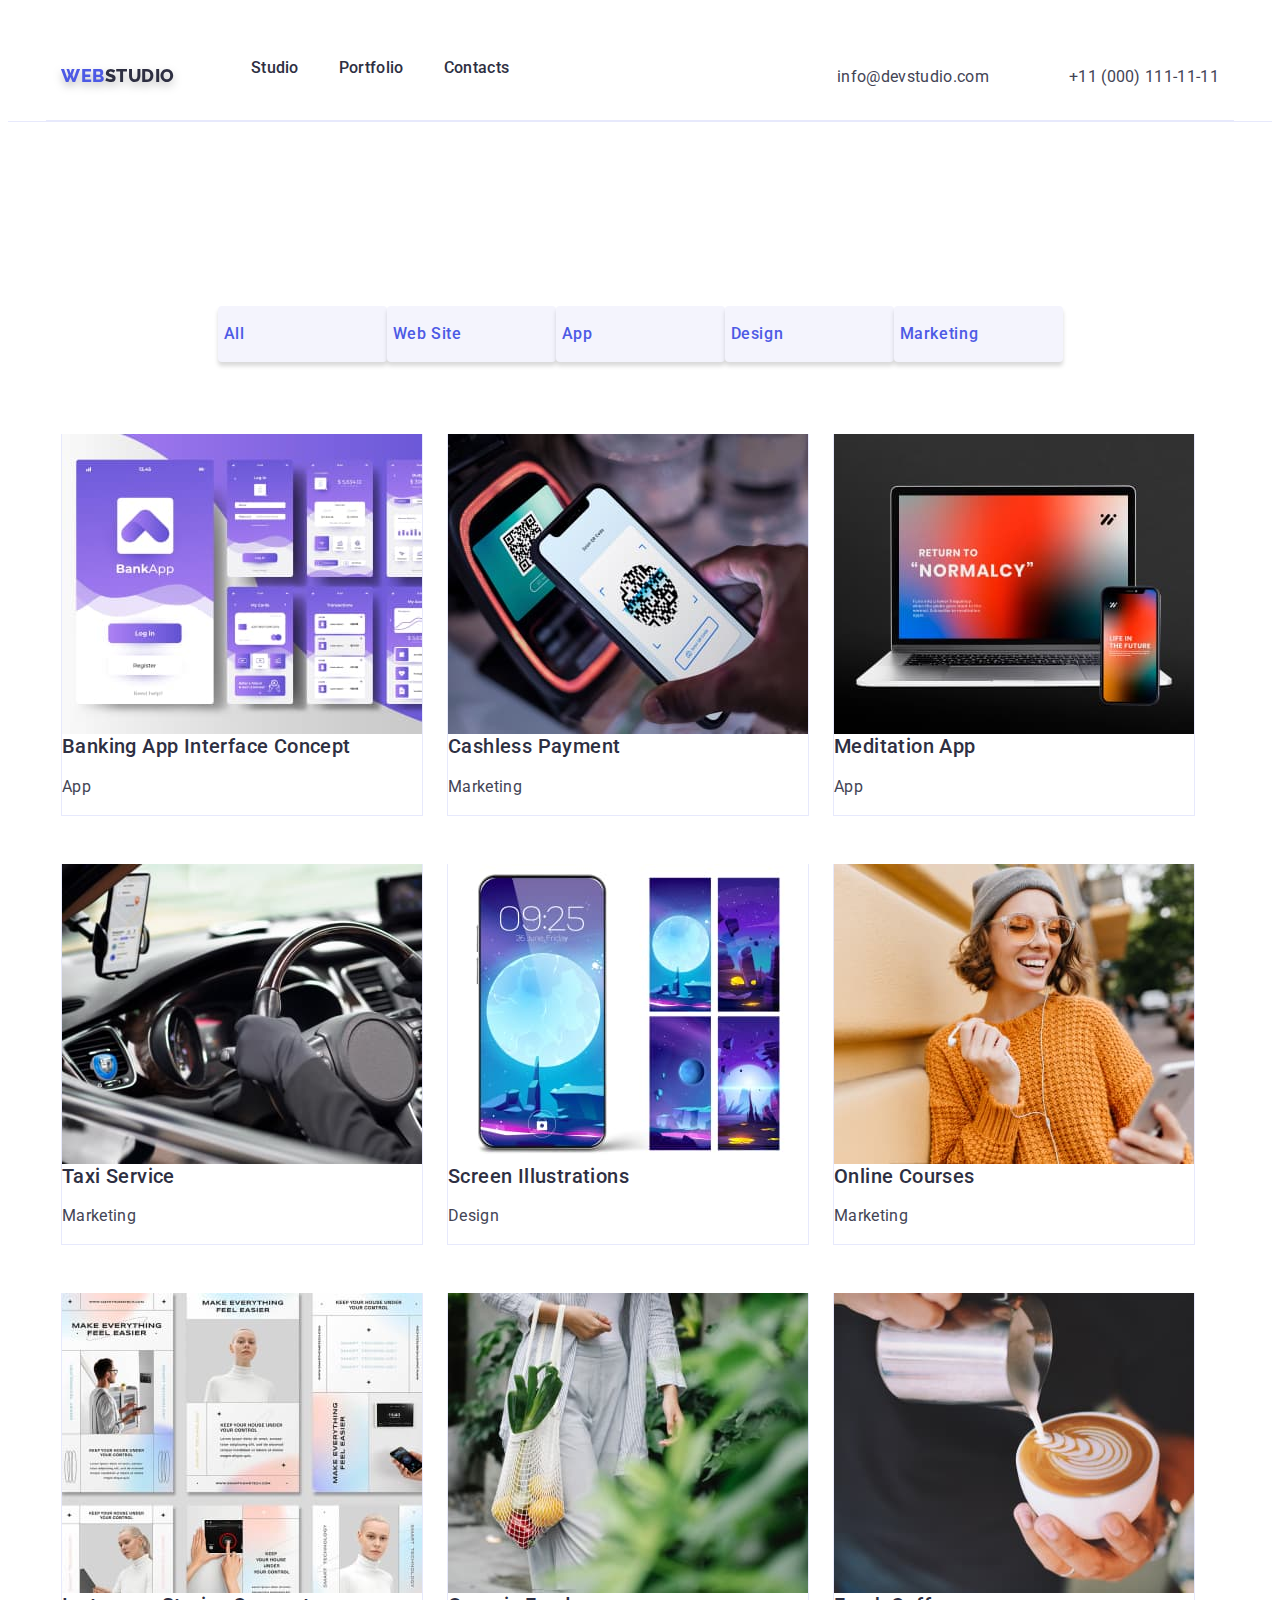
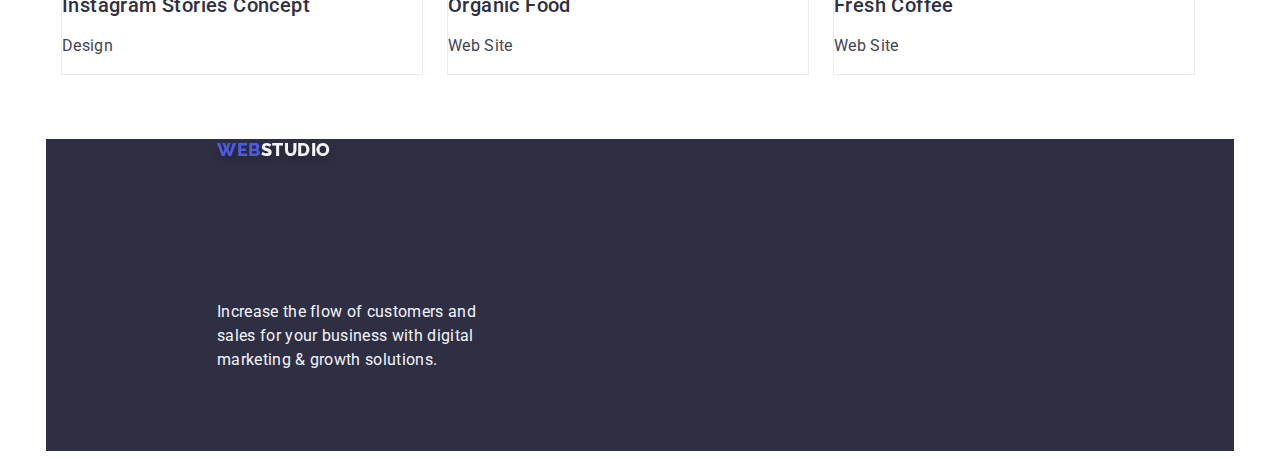
==== portfolio.html @ 9b071694 "230105" ====
<!DOCTYPE html>
<html lang="en">
  <head>
    <meta charset="UTF-8" />
    <meta http-equiv="X-UA-Compatible" content="IE=edge" />
    <meta name="viewport" content="width=h, initial-scale=1.0" />
    <link rel="preconnect" href="https://fonts.googleapis.com" />
    <link rel="preconnect" href="https://fonts.gstatic.com" crossorigin />
    <link
      href="https://fonts.googleapis.com/css2?family=Raleway:wght@800&family=Roboto:wght@400;500;700&display=swap"
      rel="stylesheet"
    />
    <link rel="stylesheet" href="./css/styles.css" />
    <link rel="stylesheet" href="./index.html" />
    <title>WebStudio</title>
  </head>
  <body>
        <!-- Header - Navigation end contacts -->
    <!-- Header - Navigation end contacts -->
    <header class="page-header">
      <div class="container page-header-container">
        <nav class="navigation list page-nav">
          <a href="./index.html" class="link logotype"
            >Web<span class="logotype-part-header">Studio</span>
          </a>
          <ul class="menu list">
            <li class="menu-item"><a class="menu-link link" href="./index.html">Studio</a></li>
            <li class="menu-item">
              <a class="menu-link link" href="./portfolio.html">Portfolio</a>
            </li>
            <li class="menu-item"><a class="menu-link link" href="">Contacts</a></li>
          </ul>
        </nav>
        <div class="address-section">
          <address class="">
            <ul class="list address-list">
              <li>
                <a class="link contacts phone-link-item" href="mailto:info@devstudio.com"
                  >info@devstudio.com</a
                >
              </li>
              <li><a class="link contacts" href="tel:+110001111111">+11 (000) 111-11-11</a></li>
            </ul>
          </address>
        </div>
      </div>
    </header>
    <!-- Portfolio -->
    <main>
      <section class="list">
        <div class="container">
          <h1 class="hidden-title">Portfolio</h1>
        <ul class="list btn-menu">
          <li><button class="button button-filter" type="button">All</button></li>
          <li><button class="button button-filter" type="button">Web Site</button></li>
          <li><button class="button button-filter" type="button">App</button></li>
          <li><button class="button button-filter" type="button">Design</button></li>
          <li><button class="button button-filter" type="button">Marketing</button></li>
        </ul>
        </div>
        <div class="container ">
        <ul class="list portfolio">
          <li class="menu-card">
            <a class="link" href="">
              <img
                src="./images/portfolio-pic/banking-app-interface-concept.jpg"
                alt="Banking App Interface Concept"
                width="360"
                height="300"
              />
              <h2 class="subtitle">Banking App Interface Concept</h2>
              <p class="discription-text">App</p>
            </a>
          </li>
          <li class="menu-card">
            <a class="link" href="">
              <img
                src="./images/portfolio-pic/cashless-payment.jpg"
                alt="Cashless Payment"
                width="360"
                height="300"
              />
              <h2 class="subtitle">Cashless Payment</h2>
              <p class="discription-text">Marketing</p>
            </a>
          </li>
          <li class="menu-card">
            <a class="link" href="">
              <img
                src="./images/portfolio-pic/meditation-app.jpg"
                alt="Meditation App"
                width="360"
                height="300"
              />
              <h2 class="subtitle">Meditation App</h2>
              <p class="discription-text">App</p>
            </a>
          </li>
          <li class="menu-card">
            <a class="link" href="">
              <img
                src="./images/portfolio-pic/taxi-service.jpg"
                alt="Taxi Service"
                width="360"
                height="300"
              />
              <h2 class="subtitle">Taxi Service</h2>
              <p class="discription-text">Marketing</p>
            </a>
          </li>
          <li class="menu-card">
            <a class="link" href="">
              <img
                src="./images/portfolio-pic/screen-illustrations.jpg"
                width="360"
                height="300"
                alt="Screen Illustrations"
              />
              <h2 class="subtitle">Screen Illustrations</h2>
              <p class="discription-text">Design</p>
            </a>
          </li>
          <li class="menu-card">
            <a class="link" href="">
              <img src="./images/portfolio-pic/online-courses.jpg" alt="Online Courses" />
              <h2 class="subtitle">Online Courses</h2>
              <p class="discription-text">Marketing</p>
            </a>
          </li>
          <li class="menu-card">
            <a class="link" href="">
              <img
                src="./images/portfolio-pic/instagram-stories-concept.jpg"
                alt="Instagram Stories Concept"
                width="360"
                height="300"
              />
              <h2 class="subtitle">Instagram Stories Concept</h2>
              <p class="discription-text">Design</p>
            </a>
          </li>
          <li class="menu-card">
            <a class="link" href="">
              <img
                src="./images/portfolio-pic/organic-food.jpg"
                alt="Organic Food"
                width="360"
                height="300"
              />
              <h2 class="subtitle">Organic Food</h2>
              <p class="discription-text">Web Site</p>
            </a>
          </li>
          <li class="menu-card">
            <a class="link" href="">
              <img
                src="./images/portfolio-pic/fresh-coffee.jpg"
                alt="Fresh Coffee"
                width="360"
                height="300"
              />
              <h2 class="subtitle">Fresh Coffee</h2>
              <p class="discription-text">Web Site</p>
            </a>
          </li>
        </ul>
      </div>
      </section>
    </main>
    <!-- Footer -->
    <footer class="footer-section">
      <div class=" container footer">
        <a class="link logotype footer-logo-text" href="./index.html"
        >Web<span class="logotype-part-footer">Studio</span></a
      >
      <p class="discription-text-footer footer-text ">
        Increase the flow of customers and sales for your business with digital marketing & growth
        solutions.
      </p>
    </div>
    </footer>
  </body>
</html>
---- css/styles.css ----
:root {
  --logo-text: 'Raleway', sans-serif;
  --primary-text: 'Roboto', sans-serif;
  --color-title: #2e2f42;
  --discription-tex-color: #434455;
  --primary-button-bg: #4d5ae5;
  --primary-button-color: #ffffff;
  --primary-button-filter-bg: #f4f4fd;
  --batton-hover-bg: #404bbf;
}

/* ===============DROPPING DEFULT STYLE================= */
h1,
h2,
h3,
h4,
p {
  margin-top: 0;
  margin-top: 0;
}

ul,
ol {
  margin-top: 0;
  margin-top: 0;
  padding-left: 0;
}

img {
  display: block;
}

address {
  font-style: normal;
}

button {
  cursor: pointer;
}

.list {
  list-style: none;
}

.link {
  text-decoration: none;
}

/* ===============/DROPPING DEFULT STYLE================= */

/* ===============COMPONENTS================= */
body {
  font-family: var(--primary-text);
  color: #434455;
  background-color: #ffffff;
}

.hidden-title {
  position: absolute;
  width: 1px;
  height: 1px;
  margin: -1px;
  border: 0;
  padding: 0;
  white-space: nowrap;
  clip-path: inset(100%);
  clip: rect(0 0 0 0);
  overflow: hidden;
}

.container {
  width: 1158px;
  margin-left: auto;
  margin-right: auto;
  padding: 0 15px 0 15px;
}

.subtitle {
  font-weight: 500;
  font-size: 20px;
  line-height: 1.2;
  letter-spacing: 0.02em;
  color: var(--color-title);
}

.discription-text {
  display: flex;
  align-items: center;
  font-weight: 400;
  font-size: 16px;
  line-height: 1.5;
  letter-spacing: 0.02em;
  color: var(--discription-tex-color);
}

.title {
  font-weight: 700;
  font-size: 36px;
  line-height: 1.11;
  text-align: center;
  letter-spacing: 0.02em;
  text-transform: capitalize;
  color: var(--color-title);
  margin-top: 120px;
  margin-bottom: 120px;
}

/*===============/COMPONENTS===============*/

/* ===============LOGO=============== */

.logotype {
  font-family: var(--logo-text);
  font-weight: 800;
  font-size: 18px;
  line-height: 1.17;
  letter-spacing: 0.03em;
  text-transform: uppercase;
  color: #4d5ae5;
  filter: drop-shadow(0px 4px 4px rgba(0, 0, 0, 0.25));
  margin-right: 76px;
  padding: 24px 0 24px;
}

.logotype-part-header {
  color: #2e2f42;
}

.logotype-part-footer {
  color: #f4f4fd;
}
/* ===============/LOGO=============== */

/* ===============HEADER - Navigation end contacts=============== */
.menu-link {
  font-weight: 500;
  font-size: 16px;
  line-height: 1.5;
  letter-spacing: 0.02em;
  color: var(--color-title);
}

.menu-link:hover,
.menu-link:focus {
  color: var(--batton-hover-bg);
}

.page-header-container {
  display: flex;
  align-items: baseline;
  padding-top: 24px;
  border-bottom: #e7e9fc 1px solid;
  
}

.page-header {
  border-bottom: 1px solid #e7e9fc;
}
.page-nav {
  display: flex;
  align-items: baseline;
}

.navigation {
  align-items: center;
}

.menu {
  display: flex;
  align-items: center;
  padding: 24px 0 24px;
}

.menu-item:not(:last-child) {
  margin-right: 40px;
}
.contacts {
  align-items: center;
  font-weight: 400;
  font-size: 16px;
  line-height: 1.5;
  letter-spacing: 0.02em;
  color: #434455;
}

.contacts:hover,
.contacts:focus {
  color: var(--batton-hover-bg);
}

.phone-link-item {
  margin-right: 40px;
}

.address-list {
  display: flex;
  gap: 40px
}

.address-section {
  display: flex;
  align-items: center;
  margin-left: auto;
}
/* ===============/HEADER - Navigation end contacts=============== */

/* ===============MAIN PAGE=============== */

/* ===============Hero=============== */
.hero {
  background: #2e2f42;
  padding-top: 188px;
  padding-bottom: 188px;
}

.main-title {
  font-weight: 700;
  font-size: 56px;
  line-height: 1.07;
  text-align: center;
  letter-spacing: 0.02em;
  color: #ffffff;
  width: 496px;
  margin-right: auto;
  margin-left: auto;
}

.button {
  font-family: 'Roboto', sans-serif;
  font-weight: 500;
  font-size: 16px;
  line-height: 1.5;
  display: flex;
  align-items: center;
  letter-spacing: 0.04em;
  color: #ffffff;
  width: 169px;
  margin-top: 88px;
  padding: 16px 6px 16px 6px;
  gap: 10px;
  border: none;
  box-shadow: 0px 4px 4px rgba(0, 0, 0, 0.15);
  border-radius: 4px;
  margin-left: auto;
  margin-right: auto;
}

.button {
  background-color: var(--primary-button-bg);
  color: var(--primary-button-color);
}

.button:hover,
.button:focus {
  background-color: var(--batton-hover-bg);
}

.button-filter {
  background-color: var(--primary-button-filter-bg);
  color: var(--primary-button-bg);
}

.button-filter:hover,
.button-filter:focus {
  color: var(--primary-button-color);
}

/* ===============GOALS=============== */
.goals-section {
  margin-top: 120px;
  margin-bottom: 120px;
}

.goals-section-list {
  display: flex;
  flex-direction: row;
  align-items: center;
  gap: 8px;
}
/* ============= WHAT ARE WE DOING============ */
.work-section {
  margin-top: 120px;
  margin-bottom: 120px;
  display: flex;
  flex-direction: row;
  align-items: center;
  gap: 8px;
}

.work-card:not(:nth-child(3n)) {
  margin-right: 24px;
}

/* ==================TEAM==================== */

.team-section {
  background: #f4f4fd;
}

.team {
  margin-top: 120px;
  display: flex;
  flex-direction: row;
  align-items: center;
  gap: 8px;
  background-color: #f4f4fd;
}

.bio-card-background {
  background-color: #ffffff;
  margin-bottom: 120px;
}
.bio-card {
  margin-bottom: 120px;
}

/* ===============/MAIN PAGE=============== */

/* ===============FOOTER=============== */
.footer {
  background-color: #2e2f42;
}

.discription-text-footer {
  font-weight: 400;
  font-size: 16px;
  line-height: 1.5;
  letter-spacing: 0.02em;
  color: #f4f4fd;
}
/* ===============/FOOTER=============== */

/* ==============PORTFOLIO============== */

.portfolio {
  display: flex;
  flex-direction: row;
  flex-wrap: wrap;
}

.menu-card {
  margin-bottom: 48px;
  border-bottom: #e7e9fc 1px solid;
  border-right: #e7e9fc 1px solid;
  border-left: #e7e9fc 1px solid;
}
.menu-card:not(:nth-child(3n)) {
  margin-right: 24px;
}

.btn-menu {
  display: flex;
  align-items: center;
  flex-direction: row;
  justify-content: center;
  margin-top: 96px;
  margin-bottom: 72px;
  margin-left: auto;
  margin-right: auto;
  font-weight: 500;
  font-size: 16px;
  line-height: 1.5;
  letter-spacing: 0.04em;
  border-radius: 4px;
}

.portfolio-section {
  margin-top: 120px;
}

.footer {
  background: #2e2f42;
  height: 312px;
}
.footer-text {
  width: 264px;
  margin-top: 140px;
  margin-bottom: 100px;
  margin-left: 156px;
  margin-right: auto;
}
.footer-logo-text {
  margin-left: 156px;
  margin-right: auto;
  padding-bottom: 16px;
}
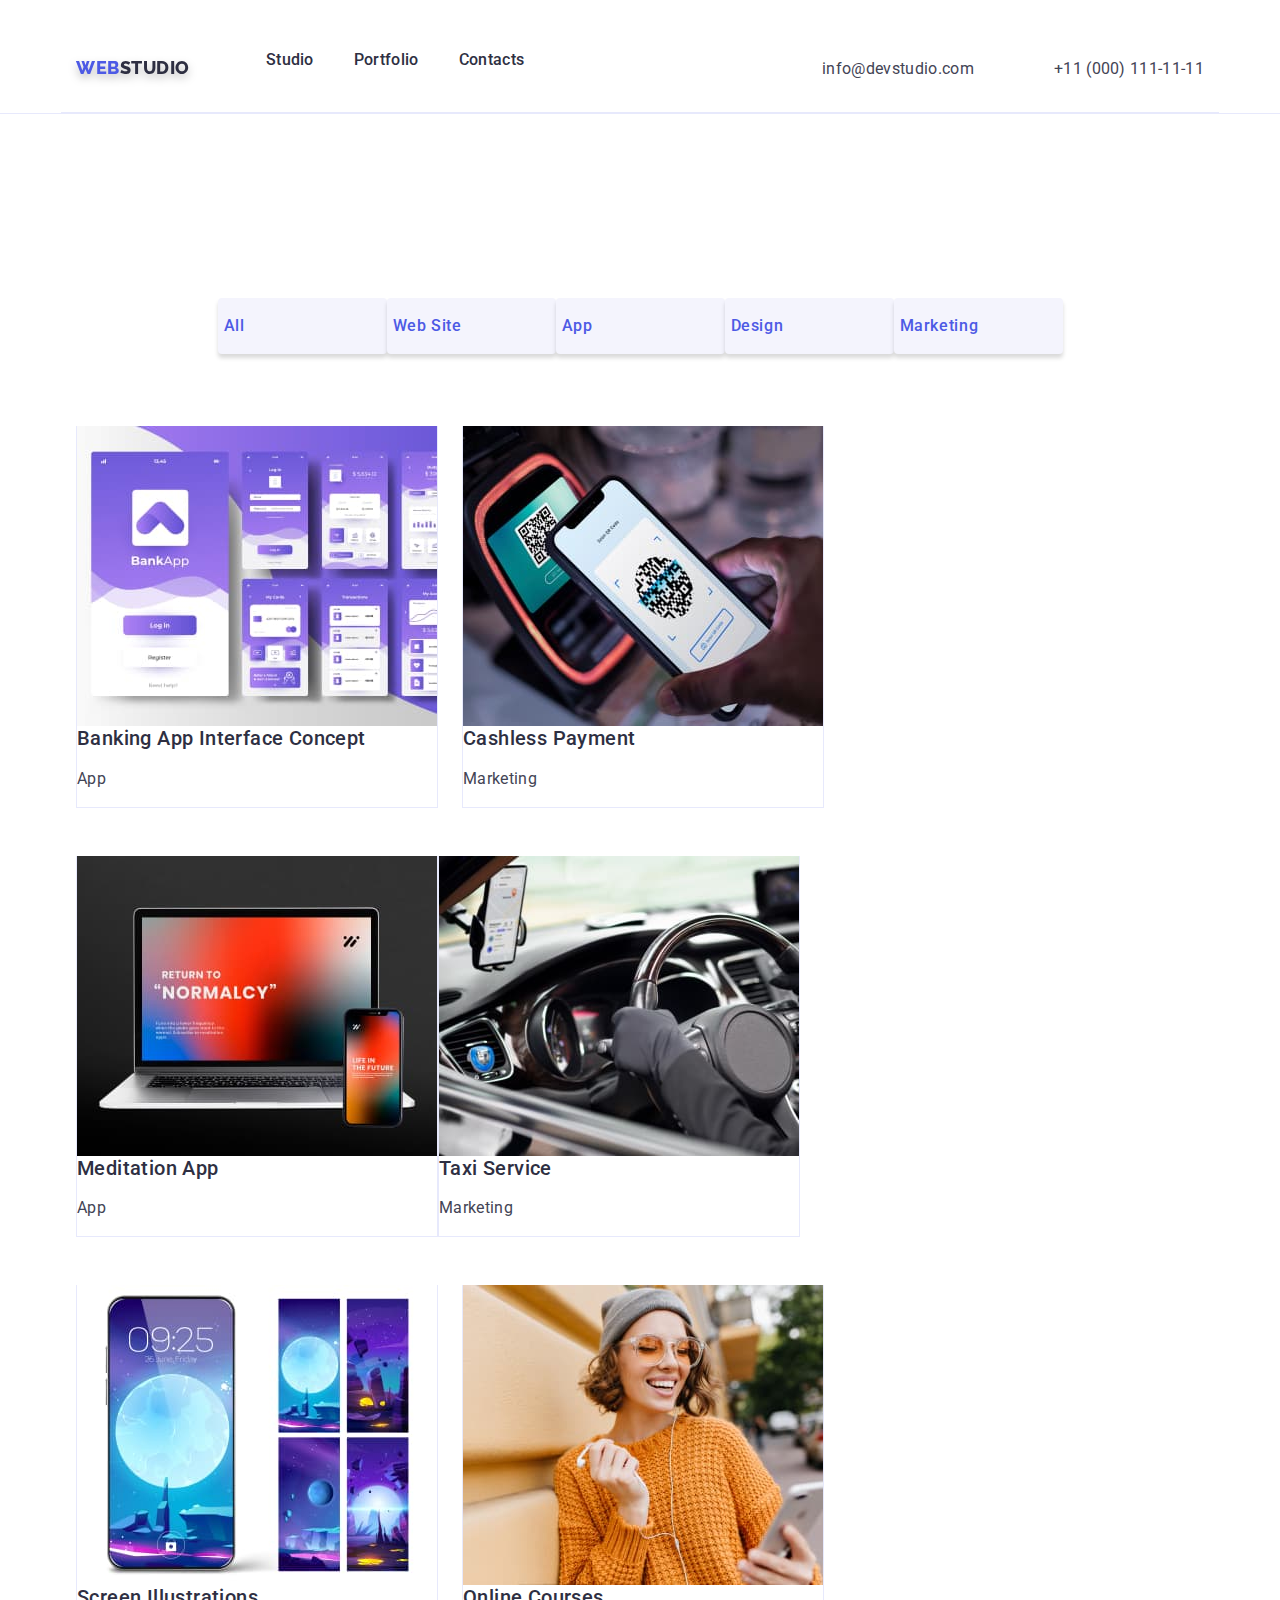
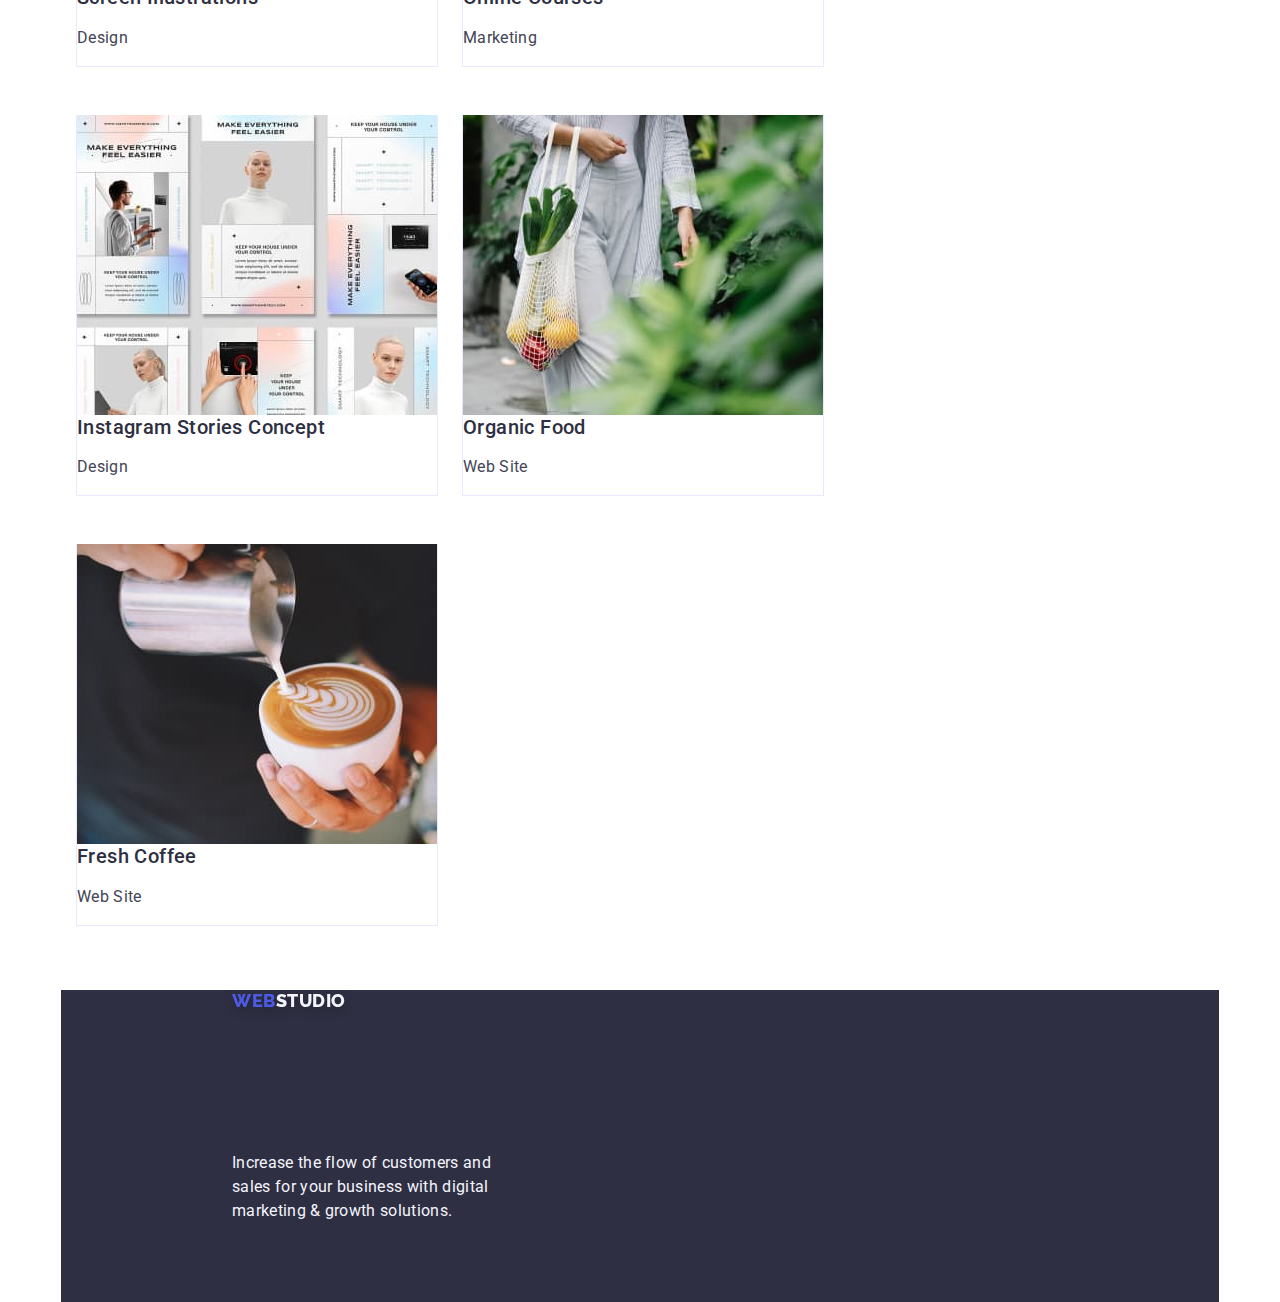
==== commit d35cbab2: "230105" ====
--- a/portfolio.html
+++ b/portfolio.html
@@ -10,12 +10,15 @@
       href="https://fonts.googleapis.com/css2?family=Raleway:wght@800&family=Roboto:wght@400;500;700&display=swap"
       rel="stylesheet"
     />
+    <link
+      rel="stylesheet"
+      href="https://cdn.jsdelivr.net/npm/modern-normalize@1.1.0/modern-normalize.min.css"
+    />
     <link rel="stylesheet" href="./css/styles.css" />
     <link rel="stylesheet" href="./index.html" />
     <title>WebStudio</title>
   </head>
   <body>
-        <!-- Header - Navigation end contacts -->
     <!-- Header - Navigation end contacts -->
     <header class="page-header">
       <div class="container page-header-container">
--- a/css/styles.css
+++ b/css/styles.css
@@ -150,7 +150,6 @@
   align-items: baseline;
   padding-top: 24px;
   border-bottom: #e7e9fc 1px solid;
-  
 }
 
 .page-header {
@@ -194,7 +193,7 @@
 
 .address-list {
   display: flex;
-  gap: 40px
+  gap: 40px;
 }
 
 .address-section {
@@ -220,7 +219,7 @@
   text-align: center;
   letter-spacing: 0.02em;
   color: #ffffff;
-  width: 496px;
+  max-width: 496px;
   margin-right: auto;
   margin-left: auto;
 }
@@ -234,21 +233,21 @@
   align-items: center;
   letter-spacing: 0.04em;
   color: #ffffff;
-  width: 169px;
+  min-width: 169px;
+  height: 56px;
   margin-top: 88px;
   padding: 16px 6px 16px 6px;
   gap: 10px;
   border: none;
   box-shadow: 0px 4px 4px rgba(0, 0, 0, 0.15);
-  border-radius: 4px;
-  margin-left: auto;
-  margin-right: auto;
-}
-
-.button {
+  margin-left: auto;
+  margin-right: auto;
   background-color: var(--primary-button-bg);
   color: var(--primary-button-color);
-}
+  border-radius: 4px;
+  cursor: pointer;
+}
+
 
 .button:hover,
 .button:focus {
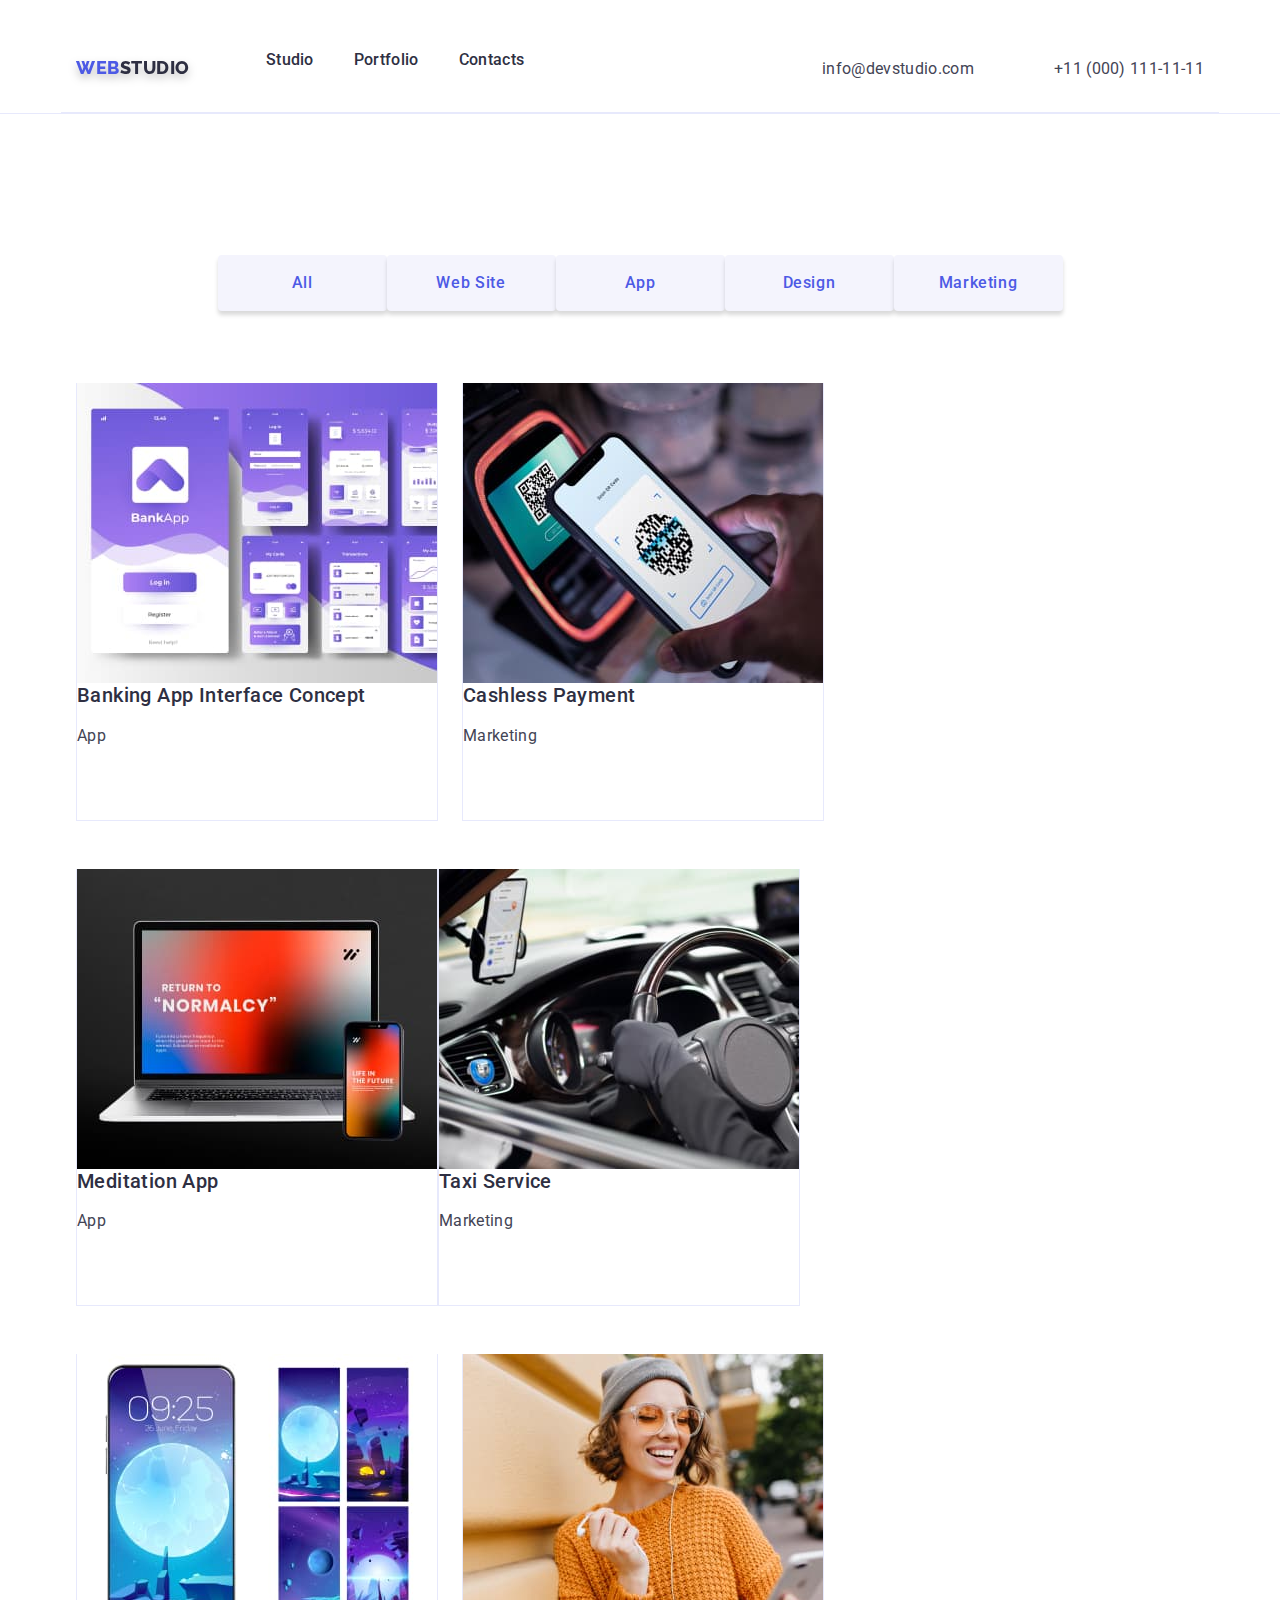
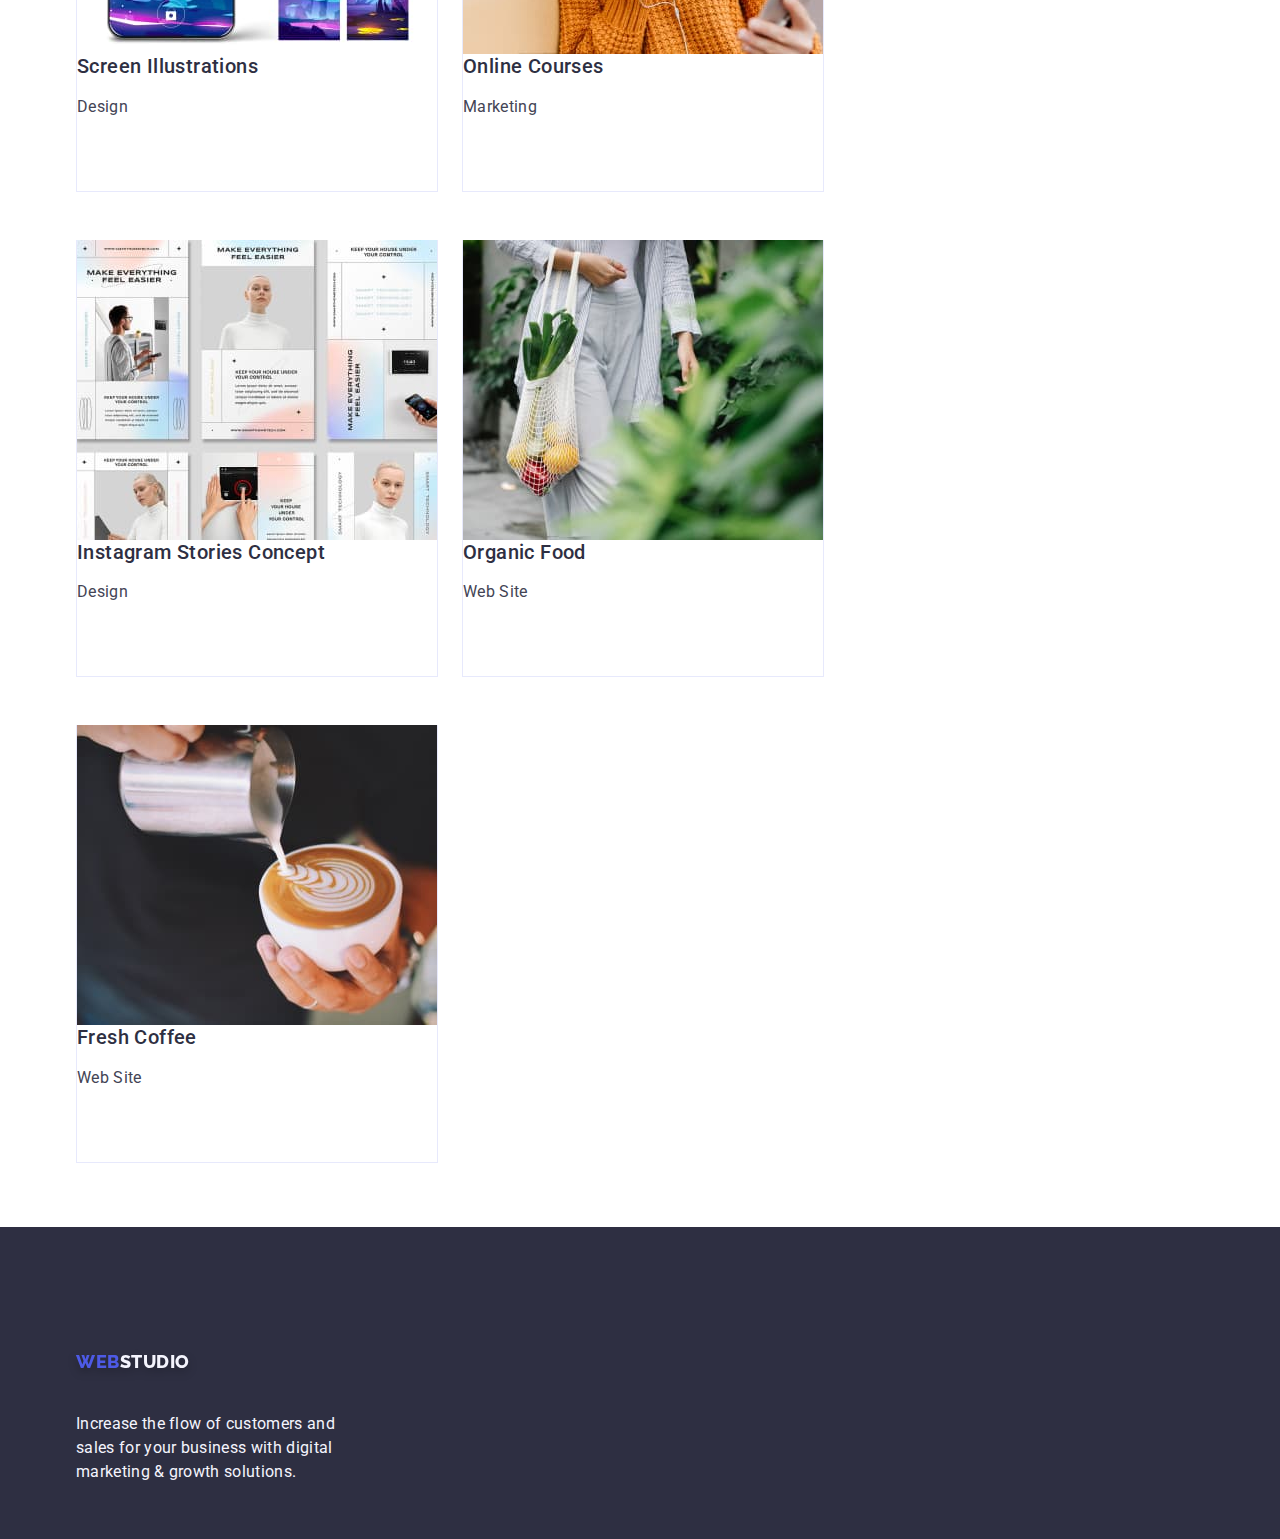
==== commit 0bb8238b: "230105" ====
--- a/portfolio.html
+++ b/portfolio.html
@@ -35,7 +35,7 @@
           </ul>
         </nav>
         <div class="address-section">
-          <address class="">
+          <address class="address">
             <ul class="list address-list">
               <li>
                 <a class="link contacts phone-link-item" href="mailto:info@devstudio.com"
@@ -53,134 +53,134 @@
       <section class="list">
         <div class="container">
           <h1 class="hidden-title">Portfolio</h1>
-        <ul class="list btn-menu">
-          <li><button class="button button-filter" type="button">All</button></li>
-          <li><button class="button button-filter" type="button">Web Site</button></li>
-          <li><button class="button button-filter" type="button">App</button></li>
-          <li><button class="button button-filter" type="button">Design</button></li>
-          <li><button class="button button-filter" type="button">Marketing</button></li>
-        </ul>
+          <ul class="list btn-menu">
+            <li><button class="button button-filter" type="button">All</button></li>
+            <li><button class="button button-filter" type="button">Web Site</button></li>
+            <li><button class="button button-filter" type="button">App</button></li>
+            <li><button class="button button-filter" type="button">Design</button></li>
+            <li><button class="button button-filter" type="button">Marketing</button></li>
+          </ul>
         </div>
-        <div class="container ">
-        <ul class="list portfolio">
-          <li class="menu-card">
-            <a class="link" href="">
-              <img
-                src="./images/portfolio-pic/banking-app-interface-concept.jpg"
-                alt="Banking App Interface Concept"
-                width="360"
-                height="300"
-              />
-              <h2 class="subtitle">Banking App Interface Concept</h2>
-              <p class="discription-text">App</p>
-            </a>
-          </li>
-          <li class="menu-card">
-            <a class="link" href="">
-              <img
-                src="./images/portfolio-pic/cashless-payment.jpg"
-                alt="Cashless Payment"
-                width="360"
-                height="300"
-              />
-              <h2 class="subtitle">Cashless Payment</h2>
-              <p class="discription-text">Marketing</p>
-            </a>
-          </li>
-          <li class="menu-card">
-            <a class="link" href="">
-              <img
-                src="./images/portfolio-pic/meditation-app.jpg"
-                alt="Meditation App"
-                width="360"
-                height="300"
-              />
-              <h2 class="subtitle">Meditation App</h2>
-              <p class="discription-text">App</p>
-            </a>
-          </li>
-          <li class="menu-card">
-            <a class="link" href="">
-              <img
-                src="./images/portfolio-pic/taxi-service.jpg"
-                alt="Taxi Service"
-                width="360"
-                height="300"
-              />
-              <h2 class="subtitle">Taxi Service</h2>
-              <p class="discription-text">Marketing</p>
-            </a>
-          </li>
-          <li class="menu-card">
-            <a class="link" href="">
-              <img
-                src="./images/portfolio-pic/screen-illustrations.jpg"
-                width="360"
-                height="300"
-                alt="Screen Illustrations"
-              />
-              <h2 class="subtitle">Screen Illustrations</h2>
-              <p class="discription-text">Design</p>
-            </a>
-          </li>
-          <li class="menu-card">
-            <a class="link" href="">
-              <img src="./images/portfolio-pic/online-courses.jpg" alt="Online Courses" />
-              <h2 class="subtitle">Online Courses</h2>
-              <p class="discription-text">Marketing</p>
-            </a>
-          </li>
-          <li class="menu-card">
-            <a class="link" href="">
-              <img
-                src="./images/portfolio-pic/instagram-stories-concept.jpg"
-                alt="Instagram Stories Concept"
-                width="360"
-                height="300"
-              />
-              <h2 class="subtitle">Instagram Stories Concept</h2>
-              <p class="discription-text">Design</p>
-            </a>
-          </li>
-          <li class="menu-card">
-            <a class="link" href="">
-              <img
-                src="./images/portfolio-pic/organic-food.jpg"
-                alt="Organic Food"
-                width="360"
-                height="300"
-              />
-              <h2 class="subtitle">Organic Food</h2>
-              <p class="discription-text">Web Site</p>
-            </a>
-          </li>
-          <li class="menu-card">
-            <a class="link" href="">
-              <img
-                src="./images/portfolio-pic/fresh-coffee.jpg"
-                alt="Fresh Coffee"
-                width="360"
-                height="300"
-              />
-              <h2 class="subtitle">Fresh Coffee</h2>
-              <p class="discription-text">Web Site</p>
-            </a>
-          </li>
-        </ul>
-      </div>
+        <div class="container">
+          <ul class="list portfolio">
+            <li class="menu-card">
+              <a class="link" href="">
+                <img
+                  src="./images/portfolio-pic/banking-app-interface-concept.jpg"
+                  alt="Banking App Interface Concept"
+                  width="360"
+                  height="300"
+                />
+                <h2 class="subtitle">Banking App Interface Concept</h2>
+                <p class="discription-text">App</p>
+              </a>
+            </li>
+            <li class="menu-card">
+              <a class="link" href="">
+                <img
+                  src="./images/portfolio-pic/cashless-payment.jpg"
+                  alt="Cashless Payment"
+                  width="360"
+                  height="300"
+                />
+                <h2 class="subtitle">Cashless Payment</h2>
+                <p class="discription-text">Marketing</p>
+              </a>
+            </li>
+            <li class="menu-card">
+              <a class="link" href="">
+                <img
+                  src="./images/portfolio-pic/meditation-app.jpg"
+                  alt="Meditation App"
+                  width="360"
+                  height="300"
+                />
+                <h2 class="subtitle">Meditation App</h2>
+                <p class="discription-text">App</p>
+              </a>
+            </li>
+            <li class="menu-card">
+              <a class="link" href="">
+                <img
+                  src="./images/portfolio-pic/taxi-service.jpg"
+                  alt="Taxi Service"
+                  width="360"
+                  height="300"
+                />
+                <h2 class="subtitle">Taxi Service</h2>
+                <p class="discription-text">Marketing</p>
+              </a>
+            </li>
+            <li class="menu-card">
+              <a class="link" href="">
+                <img
+                  src="./images/portfolio-pic/screen-illustrations.jpg"
+                  width="360"
+                  height="300"
+                  alt="Screen Illustrations"
+                />
+                <h2 class="subtitle">Screen Illustrations</h2>
+                <p class="discription-text">Design</p>
+              </a>
+            </li>
+            <li class="menu-card">
+              <a class="link" href="">
+                <img src="./images/portfolio-pic/online-courses.jpg" alt="Online Courses" />
+                <h2 class="subtitle">Online Courses</h2>
+                <p class="discription-text">Marketing</p>
+              </a>
+            </li>
+            <li class="menu-card">
+              <a class="link" href="">
+                <img
+                  src="./images/portfolio-pic/instagram-stories-concept.jpg"
+                  alt="Instagram Stories Concept"
+                  width="360"
+                  height="300"
+                />
+                <h2 class="subtitle">Instagram Stories Concept</h2>
+                <p class="discription-text">Design</p>
+              </a>
+            </li>
+            <li class="menu-card">
+              <a class="link" href="">
+                <img
+                  src="./images/portfolio-pic/organic-food.jpg"
+                  alt="Organic Food"
+                  width="360"
+                  height="300"
+                />
+                <h2 class="subtitle">Organic Food</h2>
+                <p class="discription-text">Web Site</p>
+              </a>
+            </li>
+            <li class="menu-card">
+              <a class="link" href="">
+                <img
+                  src="./images/portfolio-pic/fresh-coffee.jpg"
+                  alt="Fresh Coffee"
+                  width="360"
+                  height="300"
+                />
+                <h2 class="subtitle">Fresh Coffee</h2>
+                <p class="discription-text">Web Site</p>
+              </a>
+            </li>
+          </ul>
+        </div>
       </section>
     </main>
     <!-- Footer -->
-    <footer class="footer-section">
-      <div class=" container footer">
-        <a class="link logotype footer-logo-text" href="./index.html"
-        >Web<span class="logotype-part-footer">Studio</span></a
-      >
-      <p class="discription-text-footer footer-text ">
-        Increase the flow of customers and sales for your business with digital marketing & growth
-        solutions.
-      </p>
-    </div>
+    <footer class="footer">
+      <div class="container footer-section">
+        <a class="link logotype logo-link" href="./index.html"
+          >Web<span class="logotype-part-footer">Studio</span></a
+        >
+        <p class="discription-text-footer text-footer-item">
+          Increase the flow of customers and sales for your business with digital marketing & growth
+          solutions.
+        </p>
+      </div>
     </footer>
   </body>
 </html>
--- a/css/styles.css
+++ b/css/styles.css
@@ -91,6 +91,7 @@
   line-height: 1.5;
   letter-spacing: 0.02em;
   color: var(--discription-tex-color);
+  margin-bottom: 72px;
 }
 
 .title {
@@ -101,8 +102,7 @@
   letter-spacing: 0.02em;
   text-transform: capitalize;
   color: var(--color-title);
-  margin-top: 120px;
-  margin-bottom: 120px;
+  margin-bottom: 72px;
 }
 
 /*===============/COMPONENTS===============*/
@@ -229,14 +229,15 @@
   font-weight: 500;
   font-size: 16px;
   line-height: 1.5;
-  display: flex;
-  align-items: center;
+  display: block;
+  align-items: center;
+  flex-direction: column-reverse;
   letter-spacing: 0.04em;
   color: #ffffff;
   min-width: 169px;
   height: 56px;
-  margin-top: 88px;
-  padding: 16px 6px 16px 6px;
+  margin-top: 45px;
+  padding: 16px 8px 16px 8px;
   gap: 10px;
   border: none;
   box-shadow: 0px 4px 4px rgba(0, 0, 0, 0.15);
@@ -248,7 +249,6 @@
   cursor: pointer;
 }
 
-
 .button:hover,
 .button:focus {
   background-color: var(--batton-hover-bg);
@@ -266,8 +266,8 @@
 
 /* ===============GOALS=============== */
 .goals-section {
-  margin-top: 120px;
-  margin-bottom: 120px;
+  padding: 120px 0 120px;
+  gap: 24px;
 }
 
 .goals-section-list {
@@ -275,15 +275,28 @@
   flex-direction: row;
   align-items: center;
   gap: 8px;
-}
+  flex-basis: calc((100% - 3 * 24px) / 4);
+}
+
+.goals-title {
+  margin-bottom: 8px;
+}
+
 /* ============= WHAT ARE WE DOING============ */
+.doing-section {
+  padding-bottom: 120px;
+  margin-top: 72px;
+}
+
 .work-section {
-  margin-top: 120px;
-  margin-bottom: 120px;
   display: flex;
   flex-direction: row;
   align-items: center;
-  gap: 8px;
+  margin-top: 72px;
+}
+
+.work-card {
+  flex-basis: calc((100% - 3 * 24px) / 4);
 }
 
 .work-card:not(:nth-child(3n)) {
@@ -294,23 +307,39 @@
 
 .team-section {
   background: #f4f4fd;
+  padding: 120px 0;
+  margin-bottom: 72px;
 }
 
 .team {
-  margin-top: 120px;
   display: flex;
   flex-direction: row;
-  align-items: center;
-  gap: 8px;
+  flex-wrap: wrap;
+  align-items: center;
+  gap: 24px;
   background-color: #f4f4fd;
-}
-
-.bio-card-background {
+  margin-top: 72px;
+}
+
+.bio-card {
   background-color: #ffffff;
-  margin-bottom: 120px;
-}
-.bio-card {
-  margin-bottom: 120px;
+  border-radius: 0px 0px 4px 4px;
+  box-shadow: 0px 1px 6px rgba(46, 47, 66, 0.08), 0px 1px 1px rgba(46, 47, 66, 0.16),
+    0px 2px 1px rgba(46, 47, 66, 0.08);
+}
+
+.member-info {
+  padding: 32px 16px 32px;
+}
+
+.member-name {
+  margin-bottom: 8px;
+  text-align: center;
+}
+
+.member-profession {
+  text-align: center;
+  flex-direction: column;
 }
 
 /* ===============/MAIN PAGE=============== */
@@ -368,6 +397,7 @@
 }
 
 .footer {
+  padding: 100px 0 100px;
   background: #2e2f42;
   height: 312px;
 }
@@ -383,3 +413,11 @@
   margin-right: auto;
   padding-bottom: 16px;
 }
+
+.logo-link {
+  display: inline-block;
+  margin-bottom: 16px;
+}
+.text-footer-item {
+  max-width: 264px;
+}
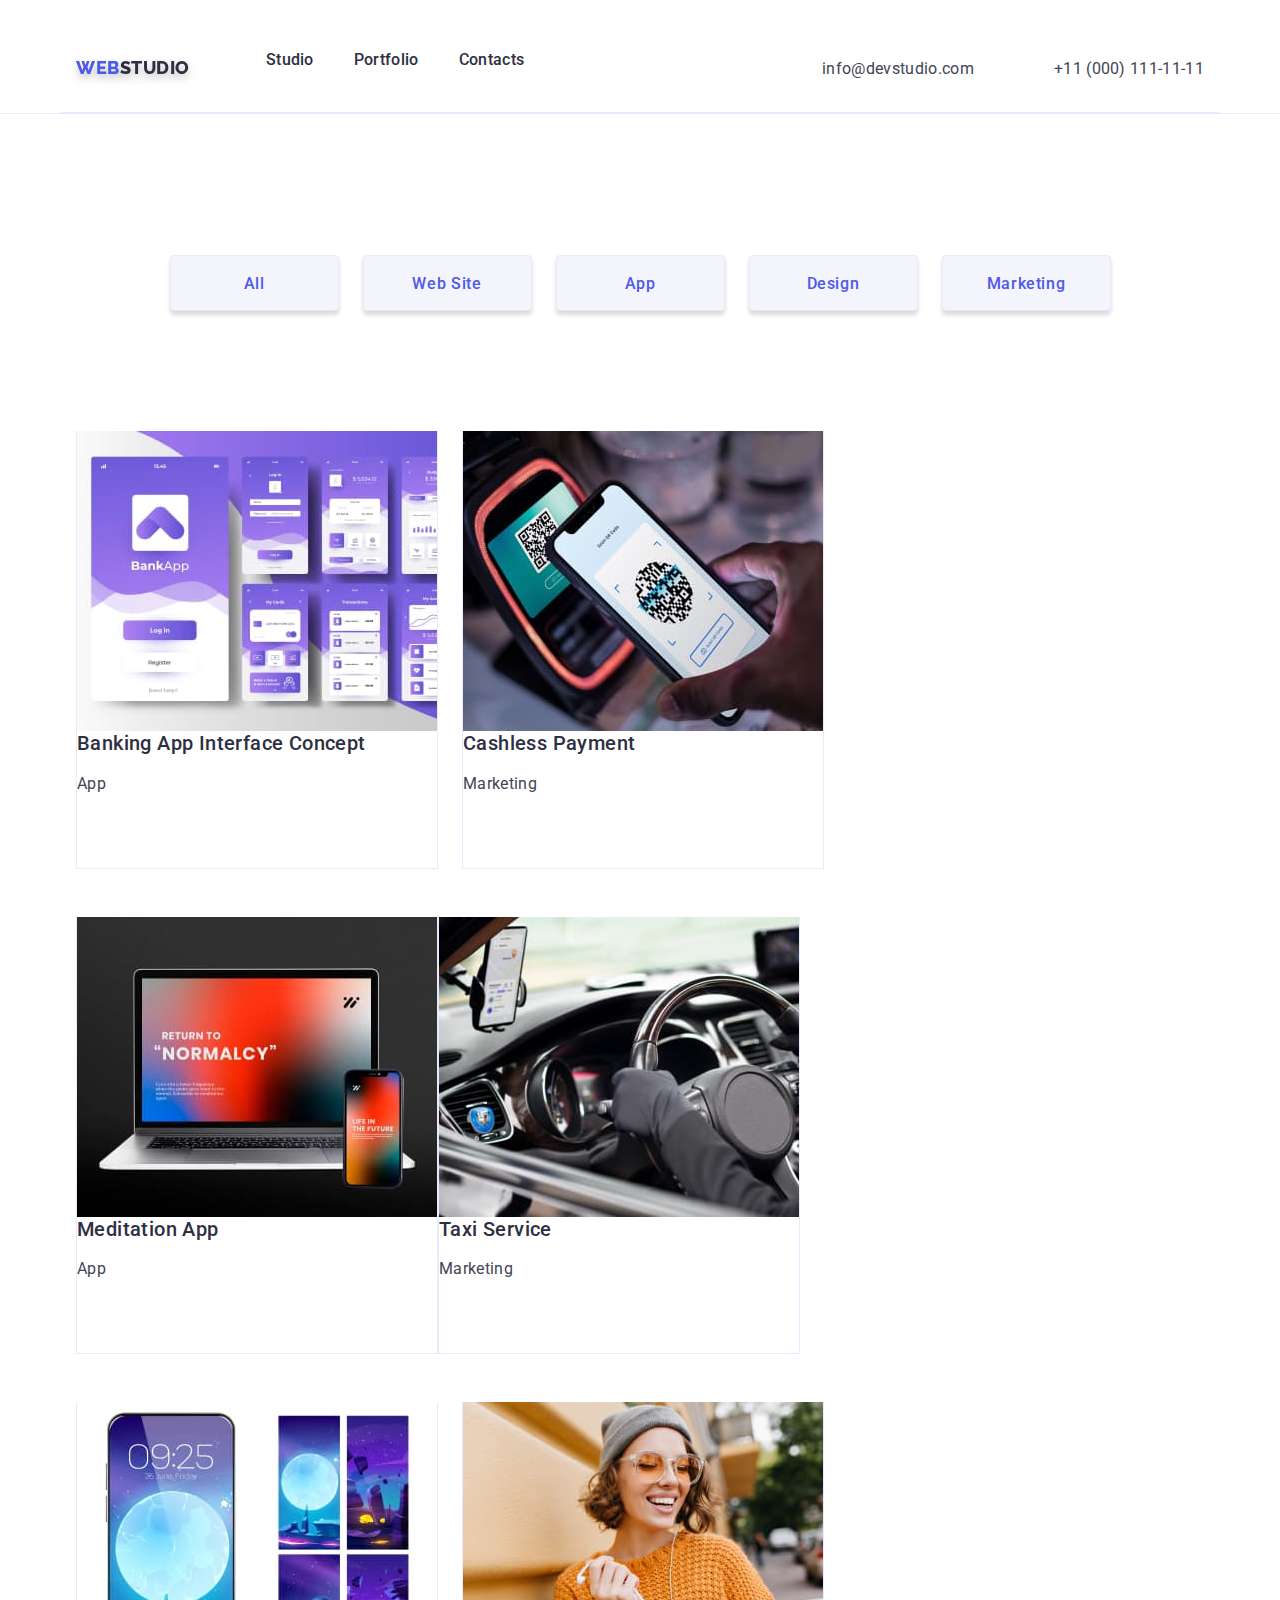
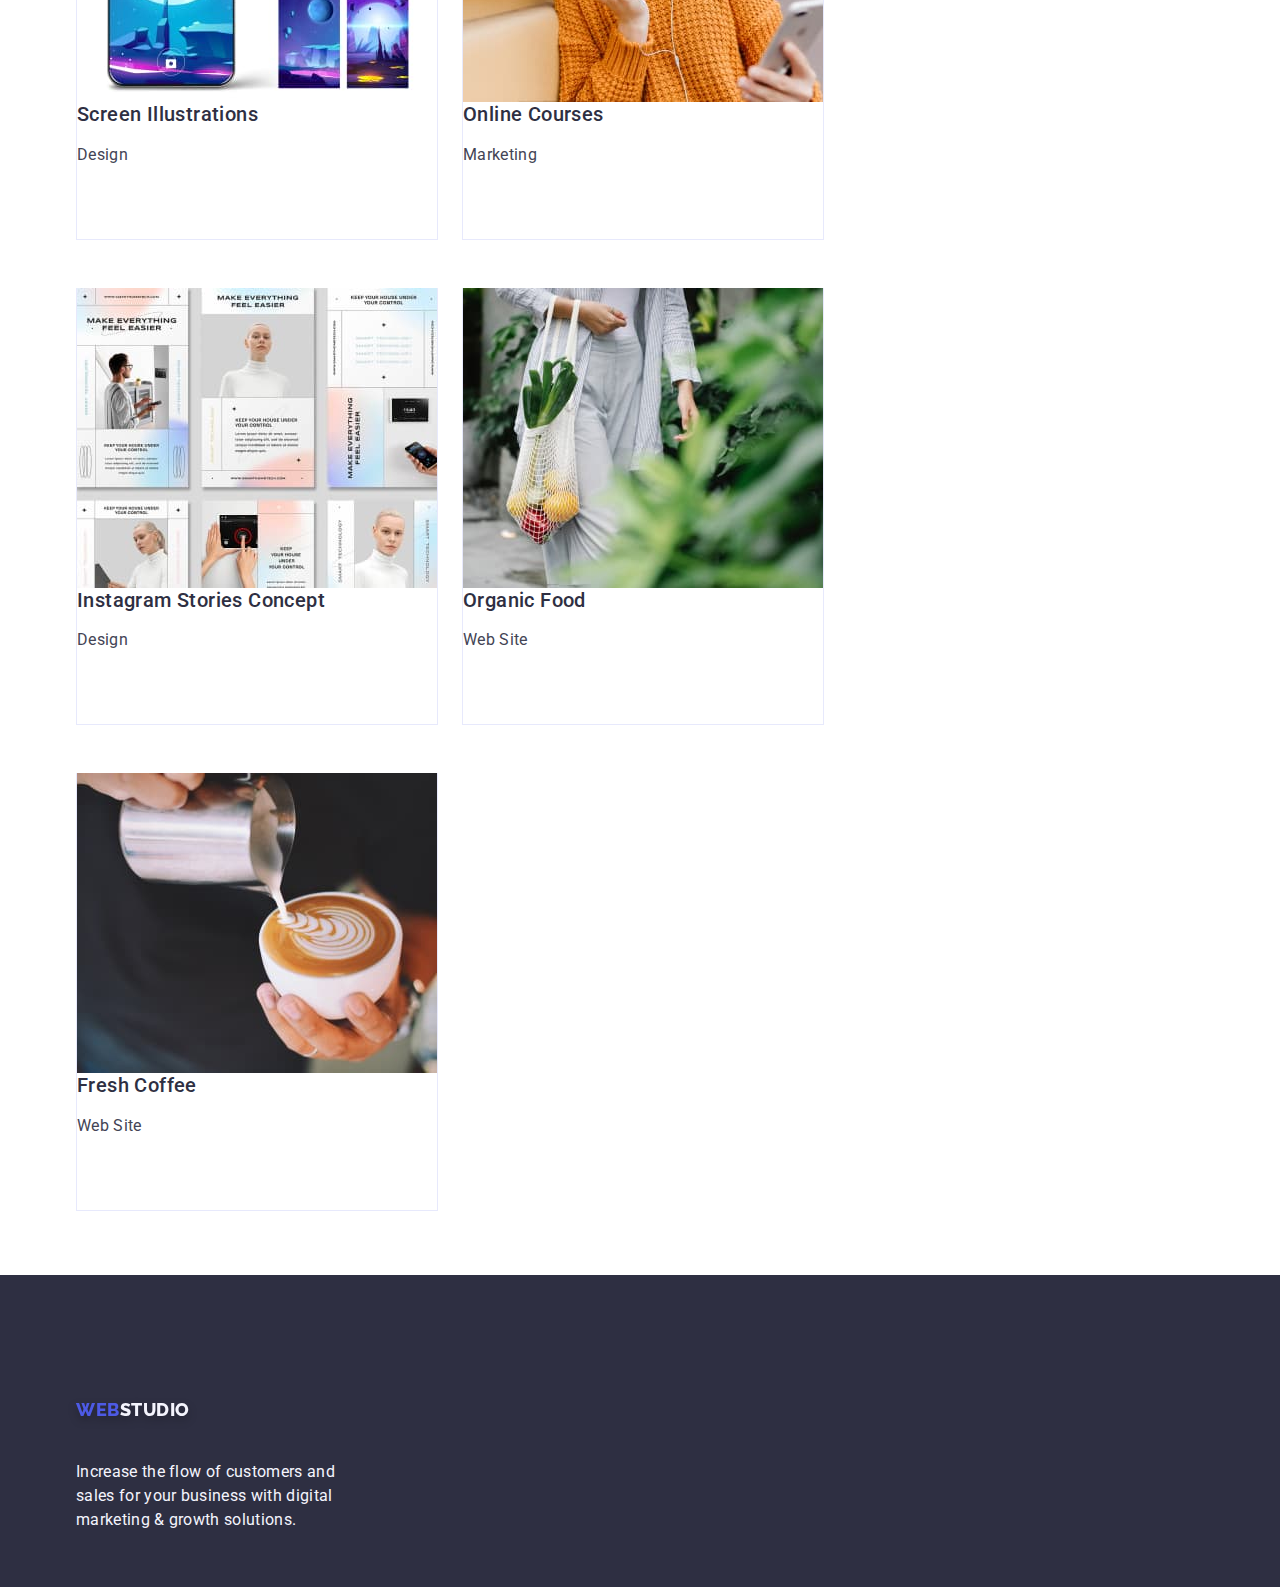
==== commit 7cd58a15: "230105" ====
--- a/portfolio.html
+++ b/portfolio.html
@@ -50,7 +50,7 @@
     </header>
     <!-- Portfolio -->
     <main>
-      <section class="list">
+      <section class="list portfolio-section">
         <div class="container">
           <h1 class="hidden-title">Portfolio</h1>
           <ul class="list btn-menu">
--- a/css/styles.css
+++ b/css/styles.css
@@ -70,9 +70,9 @@
 
 .container {
   width: 1158px;
+  padding: 0 15px 0 15px;
   margin-left: auto;
   margin-right: auto;
-  padding: 0 15px 0 15px;
 }
 
 .subtitle {
@@ -167,9 +167,12 @@
 .menu {
   display: flex;
   align-items: center;
+
+}
+
+.menu-item {
   padding: 24px 0 24px;
 }
-
 .menu-item:not(:last-child) {
   margin-right: 40px;
 }
@@ -257,11 +260,13 @@
 .button-filter {
   background-color: var(--primary-button-filter-bg);
   color: var(--primary-button-bg);
+  border: 1px solid #e7e9fc;
 }
 
 .button-filter:hover,
 .button-filter:focus {
   color: var(--primary-button-color);
+  border: 1px solid transparent;
 }
 
 /* ===============GOALS=============== */
@@ -381,8 +386,6 @@
   align-items: center;
   flex-direction: row;
   justify-content: center;
-  margin-top: 96px;
-  margin-bottom: 72px;
   margin-left: auto;
   margin-right: auto;
   font-weight: 500;
@@ -390,11 +393,13 @@
   line-height: 1.5;
   letter-spacing: 0.04em;
   border-radius: 4px;
-}
-
-.portfolio-section {
-  margin-top: 120px;
-}
+  padding: 96px 0 120px;
+  gap: 24px;
+  margin-bottom: 72px;
+  flex-wrap: wrap;
+  padding-bottom: 48px;
+}
+
 
 .footer {
   padding: 100px 0 100px;
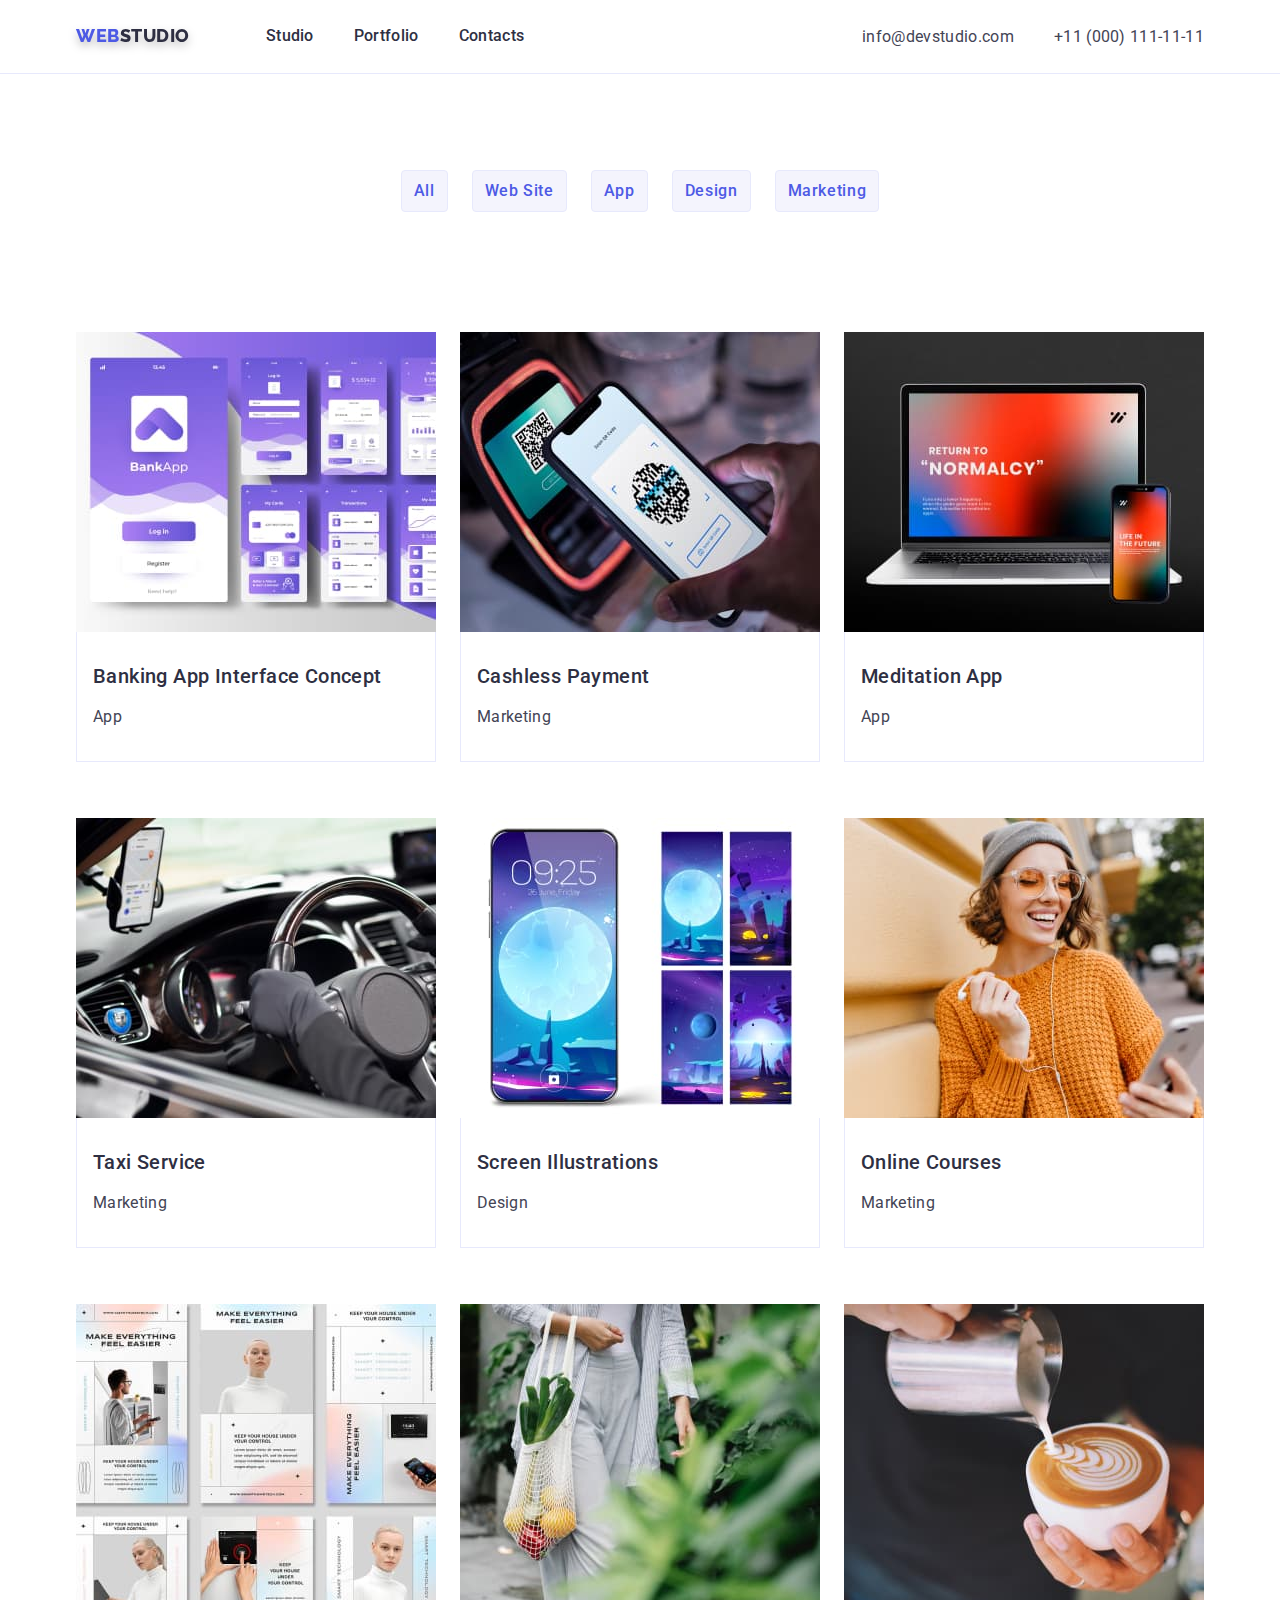
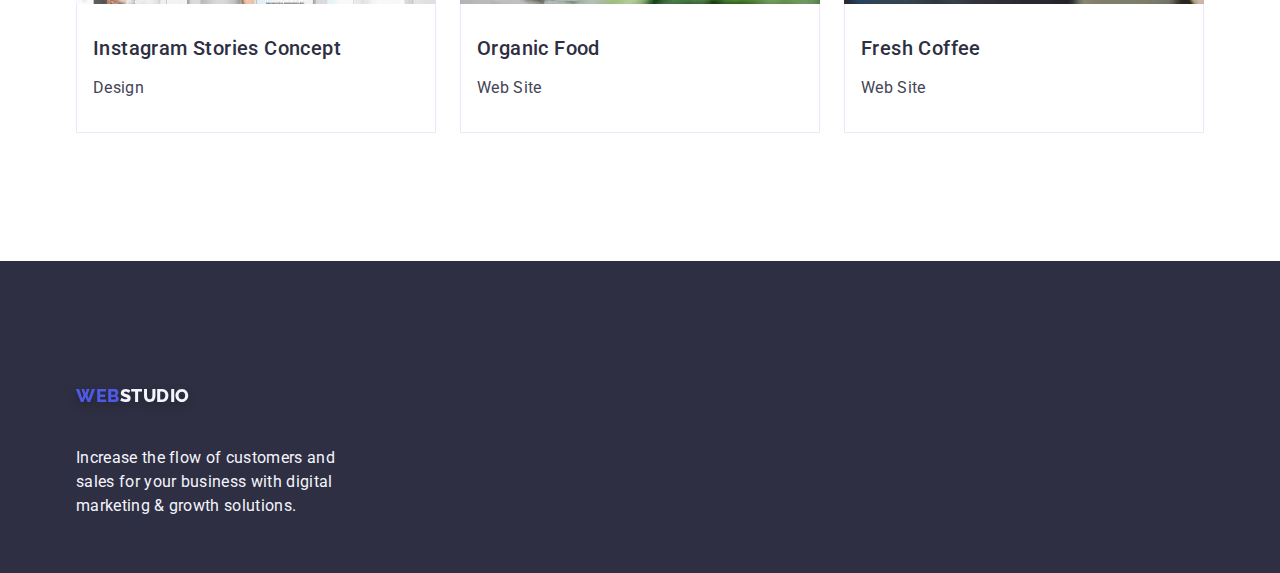
==== commit 1e387e69: "230502" ====
--- a/portfolio.html
+++ b/portfolio.html
@@ -54,15 +54,13 @@
         <div class="container">
           <h1 class="hidden-title">Portfolio</h1>
           <ul class="list btn-menu">
-            <li><button class="button button-filter" type="button">All</button></li>
-            <li><button class="button button-filter" type="button">Web Site</button></li>
-            <li><button class="button button-filter" type="button">App</button></li>
-            <li><button class="button button-filter" type="button">Design</button></li>
-            <li><button class="button button-filter" type="button">Marketing</button></li>
+            <li><button class="button-portfolio button-filter" type="button">All</button></li>
+            <li><button class="button-portfolio button-filter" type="button">Web Site</button></li>
+            <li><button class="button-portfolio button-filter" type="button">App</button></li>
+            <li><button class="button-portfolio button-filter" type="button">Design</button></li>
+            <li><button class="button-portfolio button-filter" type="button">Marketing</button></li>
           </ul>
-        </div>
-        <div class="container">
-          <ul class="list portfolio">
+          <ul class="list portfolio-list">
             <li class="menu-card">
               <a class="link" href="">
                 <img
@@ -71,8 +69,10 @@
                   width="360"
                   height="300"
                 />
-                <h2 class="subtitle">Banking App Interface Concept</h2>
-                <p class="discription-text">App</p>
+                <div class="names-menu-card">
+                  <h2 class="subtitle">Banking App Interface Concept</h2>
+                  <p class="discription-text">App</p>
+                </div>
               </a>
             </li>
             <li class="menu-card">
@@ -83,8 +83,10 @@
                   width="360"
                   height="300"
                 />
-                <h2 class="subtitle">Cashless Payment</h2>
-                <p class="discription-text">Marketing</p>
+                <div class="names-menu-card">
+                  <h2 class="subtitle">Cashless Payment</h2>
+                  <p class="discription-text">Marketing</p>
+                </div>
               </a>
             </li>
             <li class="menu-card">
@@ -95,8 +97,10 @@
                   width="360"
                   height="300"
                 />
-                <h2 class="subtitle">Meditation App</h2>
-                <p class="discription-text">App</p>
+                <div class="names-menu-card">
+                  <h2 class="subtitle">Meditation App</h2>
+                  <p class="discription-text">App</p>
+                </div>
               </a>
             </li>
             <li class="menu-card">
@@ -107,8 +111,10 @@
                   width="360"
                   height="300"
                 />
-                <h2 class="subtitle">Taxi Service</h2>
-                <p class="discription-text">Marketing</p>
+                <div class="names-menu-card">
+                  <h2 class="subtitle">Taxi Service</h2>
+                  <p class="discription-text">Marketing</p>
+                </div>
               </a>
             </li>
             <li class="menu-card">
@@ -119,15 +125,19 @@
                   height="300"
                   alt="Screen Illustrations"
                 />
-                <h2 class="subtitle">Screen Illustrations</h2>
-                <p class="discription-text">Design</p>
+                <div class="names-menu-card">
+                  <h2 class="subtitle">Screen Illustrations</h2>
+                  <p class="discription-text">Design</p>
+                </div>
               </a>
             </li>
             <li class="menu-card">
               <a class="link" href="">
                 <img src="./images/portfolio-pic/online-courses.jpg" alt="Online Courses" />
-                <h2 class="subtitle">Online Courses</h2>
-                <p class="discription-text">Marketing</p>
+                <div class="names-menu-card">
+                  <h2 class="subtitle">Online Courses</h2>
+                  <p class="discription-text">Marketing</p>
+                </div>
               </a>
             </li>
             <li class="menu-card">
@@ -138,8 +148,10 @@
                   width="360"
                   height="300"
                 />
-                <h2 class="subtitle">Instagram Stories Concept</h2>
-                <p class="discription-text">Design</p>
+                <div class="names-menu-card">
+                  <h2 class="subtitle">Instagram Stories Concept</h2>
+                  <p class="discription-text">Design</p>
+                </div>
               </a>
             </li>
             <li class="menu-card">
@@ -150,8 +162,10 @@
                   width="360"
                   height="300"
                 />
-                <h2 class="subtitle">Organic Food</h2>
-                <p class="discription-text">Web Site</p>
+                <div class="names-menu-card">
+                  <h2 class="subtitle">Organic Food</h2>
+                  <p class="discription-text">Web Site</p>
+                </div>
               </a>
             </li>
             <li class="menu-card">
@@ -162,8 +176,10 @@
                   width="360"
                   height="300"
                 />
-                <h2 class="subtitle">Fresh Coffee</h2>
-                <p class="discription-text">Web Site</p>
+                <div class="names-menu-card">
+                  <h2 class="subtitle">Fresh Coffee</h2>
+                  <p class="discription-text">Web Site</p>
+                </div>
               </a>
             </li>
           </ul>
--- a/css/styles.css
+++ b/css/styles.css
@@ -91,7 +91,7 @@
   line-height: 1.5;
   letter-spacing: 0.02em;
   color: var(--discription-tex-color);
-  margin-bottom: 72px;
+  margin-bottom: 0;
 }
 
 .title {
@@ -149,7 +149,7 @@
   display: flex;
   align-items: baseline;
   padding-top: 24px;
-  border-bottom: #e7e9fc 1px solid;
+  padding: 0 15px 0 15px;
 }
 
 .page-header {
@@ -167,7 +167,7 @@
 .menu {
   display: flex;
   align-items: center;
-
+  margin-bottom: 0%;
 }
 
 .menu-item {
@@ -190,13 +190,11 @@
   color: var(--batton-hover-bg);
 }
 
-.phone-link-item {
-  margin-right: 40px;
-}
-
 .address-list {
   display: flex;
   gap: 40px;
+  margin-bottom: 0;
+  padding: 24px 0 24px;
 }
 
 .address-section {
@@ -227,7 +225,7 @@
   margin-left: auto;
 }
 
-.button {
+.button-hero {
   font-family: 'Roboto', sans-serif;
   font-weight: 500;
   font-size: 16px;
@@ -239,7 +237,6 @@
   color: #ffffff;
   min-width: 169px;
   height: 56px;
-  margin-top: 45px;
   padding: 16px 8px 16px 8px;
   gap: 10px;
   border: none;
@@ -257,18 +254,6 @@
   background-color: var(--batton-hover-bg);
 }
 
-.button-filter {
-  background-color: var(--primary-button-filter-bg);
-  color: var(--primary-button-bg);
-  border: 1px solid #e7e9fc;
-}
-
-.button-filter:hover,
-.button-filter:focus {
-  color: var(--primary-button-color);
-  border: 1px solid transparent;
-}
-
 /* ===============GOALS=============== */
 .goals-section {
   padding: 120px 0 120px;
@@ -279,14 +264,18 @@
   display: flex;
   flex-direction: row;
   align-items: center;
-  gap: 8px;
+  gap: 24px;
   flex-basis: calc((100% - 3 * 24px) / 4);
+  margin-bottom: 0;
 }
 
 .goals-title {
   margin-bottom: 8px;
 }
 
+.part-list-section {
+  width: 264px;
+}
 /* ============= WHAT ARE WE DOING============ */
 .doing-section {
   padding-bottom: 120px;
@@ -365,20 +354,60 @@
 
 /* ==============PORTFOLIO============== */
 
-.portfolio {
-  display: flex;
-  flex-direction: row;
+.portfolio-section {
+  padding: 96px 0 120px;
+}
+
+.portfolio-list {
+  display: flex;
   flex-wrap: wrap;
-}
-
-.menu-card {
-  margin-bottom: 48px;
-  border-bottom: #e7e9fc 1px solid;
-  border-right: #e7e9fc 1px solid;
-  border-left: #e7e9fc 1px solid;
-}
-.menu-card:not(:nth-child(3n)) {
-  margin-right: 24px;
+  gap: 12px;
+  justify-content: space-between;
+  row-gap: 48px;
+  margin-top: 72px;
+  margin-bottom: 0;
+  min-width: 360px;
+}
+
+.names-menu-card {
+  padding: 32px 16px;
+  border: 1px solid #e7e9fc;
+  border-top: none;
+  margin-bottom: 8px;
+}
+
+.button-portfolio {
+  font-family: 'Roboto', sans-serif;
+  font-weight: 500;
+  font-size: 16px;
+  line-height: 1.5;
+  display: block;
+  align-items: center;
+  flex-direction: column-reverse;
+  letter-spacing: 0.04em;
+  color: #ffffff;
+  padding: 8px 12px 8px;
+  gap: 24px;
+  border: none;
+  margin-left: auto;
+  margin-right: auto;
+  background-color: var(--primary-button-bg);
+  color: var(--primary-button-color);
+  border-radius: 4px;
+  cursor: pointer;
+}
+
+.button-filter {
+  background-color: var(--primary-button-filter-bg);
+  color: var(--primary-button-bg);
+  border: 1px solid #e7e9fc;
+}
+
+.button-filter:hover,
+.button-filter:focus {
+  background-color: var(--primary-button-bg);
+  color: var(--primary-button-color);
+  border: 1px solid transparent;
 }
 
 .btn-menu {
@@ -393,13 +422,11 @@
   line-height: 1.5;
   letter-spacing: 0.04em;
   border-radius: 4px;
-  padding: 96px 0 120px;
   gap: 24px;
-  margin-bottom: 72px;
   flex-wrap: wrap;
   padding-bottom: 48px;
-}
-
+  margin-bottom: 0;
+}
 
 .footer {
   padding: 100px 0 100px;
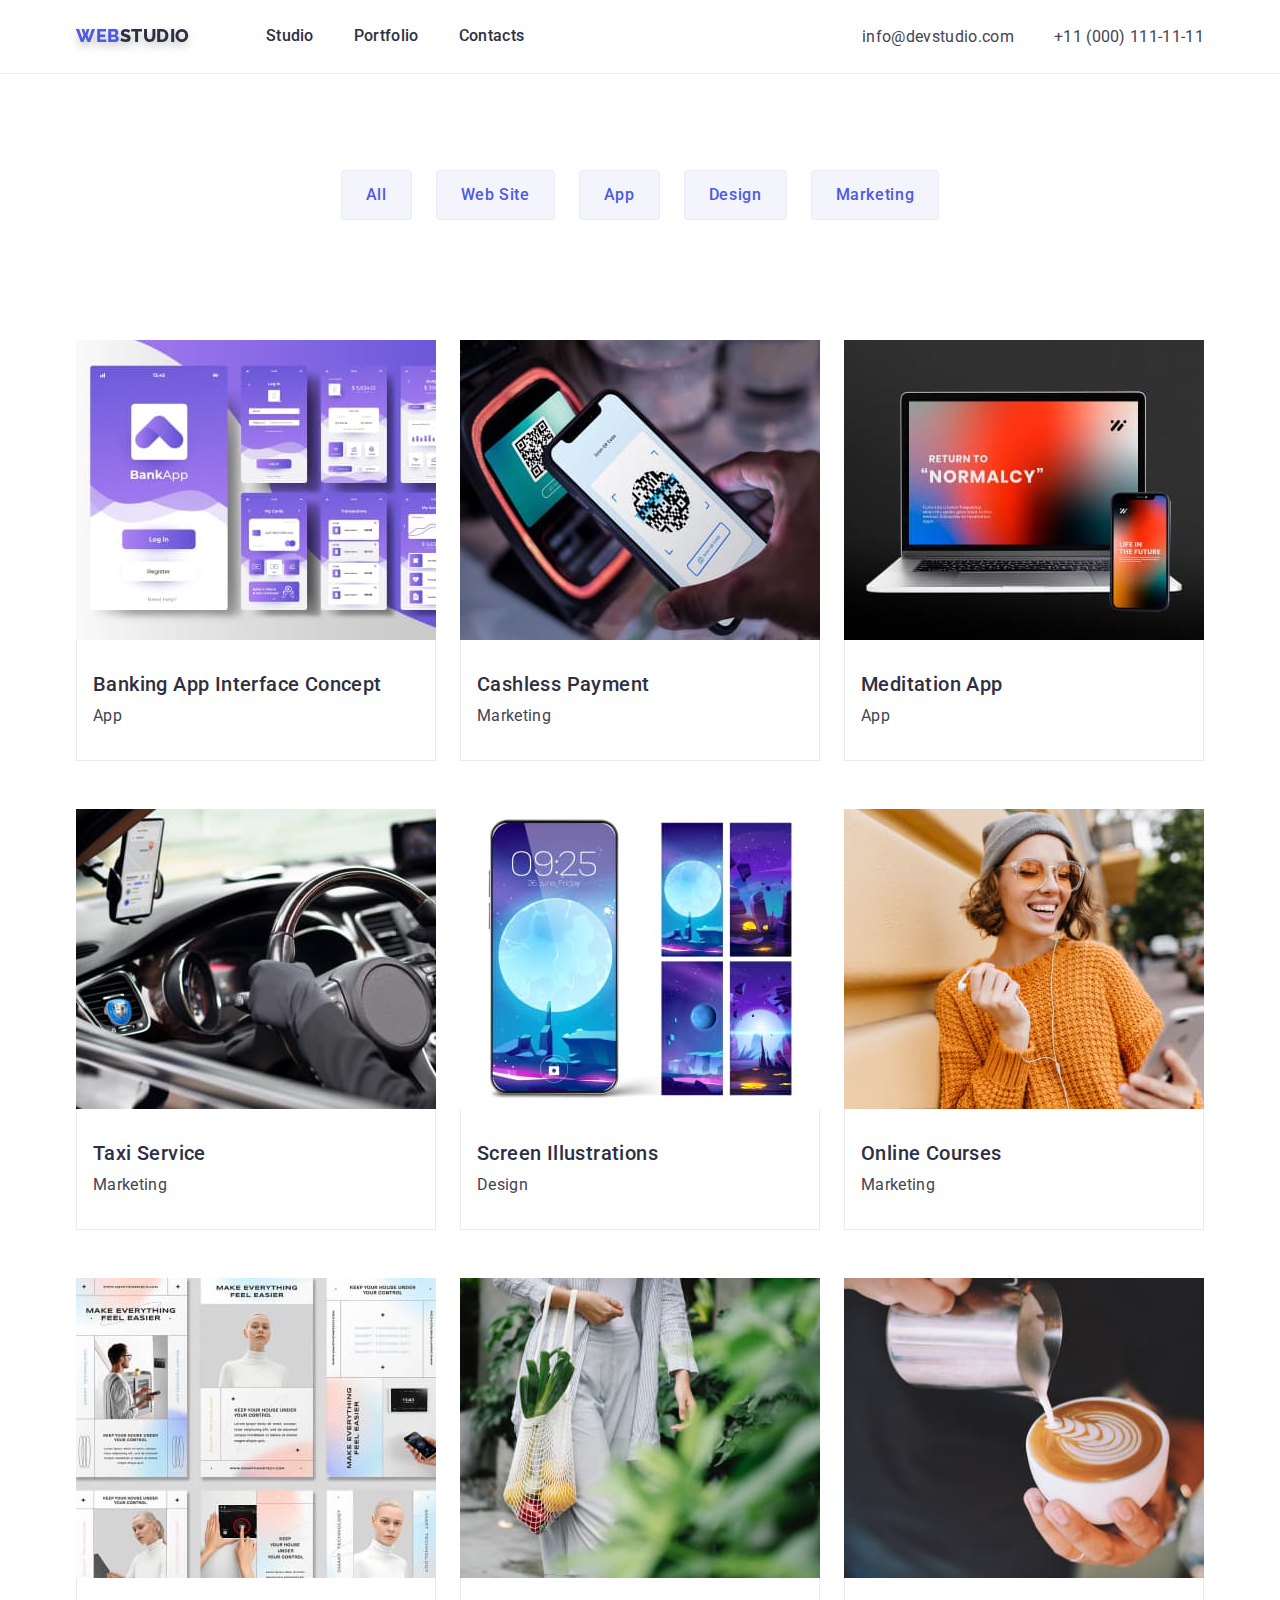
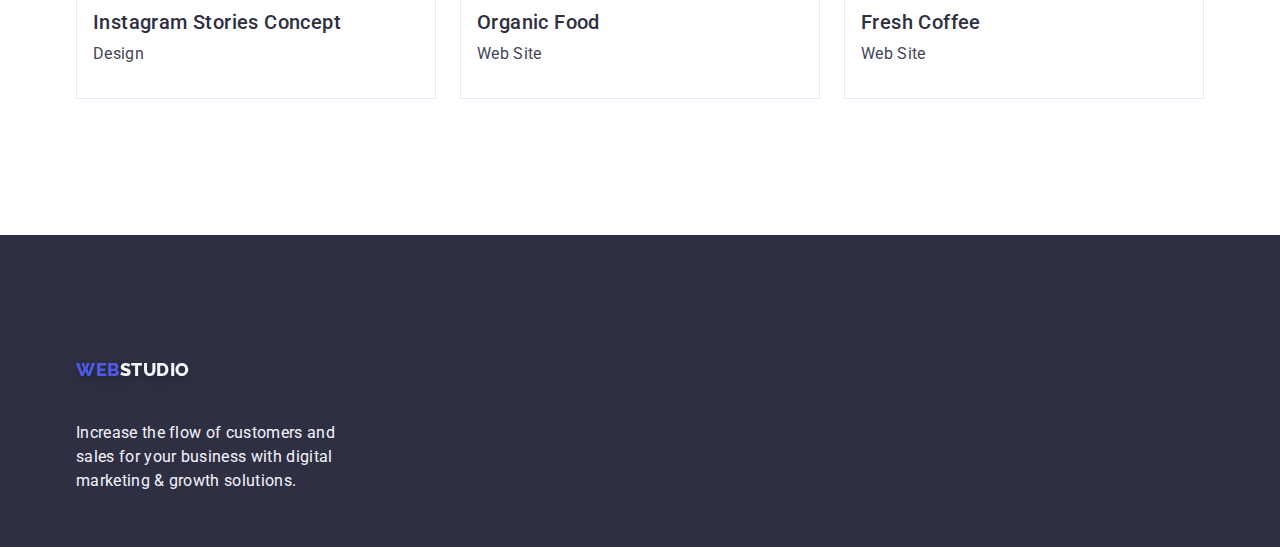
==== commit a498570b: "230502" ====
--- a/portfolio.html
+++ b/portfolio.html
@@ -70,7 +70,7 @@
                   height="300"
                 />
                 <div class="names-menu-card">
-                  <h2 class="subtitle">Banking App Interface Concept</h2>
+                  <h2 class="subtitle menu-card-title">Banking App Interface Concept</h2>
                   <p class="discription-text">App</p>
                 </div>
               </a>
@@ -84,7 +84,7 @@
                   height="300"
                 />
                 <div class="names-menu-card">
-                  <h2 class="subtitle">Cashless Payment</h2>
+                  <h2 class="subtitle menu-card-title">Cashless Payment</h2>
                   <p class="discription-text">Marketing</p>
                 </div>
               </a>
@@ -98,7 +98,7 @@
                   height="300"
                 />
                 <div class="names-menu-card">
-                  <h2 class="subtitle">Meditation App</h2>
+                  <h2 class="subtitle menu-card-title">Meditation App</h2>
                   <p class="discription-text">App</p>
                 </div>
               </a>
@@ -112,7 +112,7 @@
                   height="300"
                 />
                 <div class="names-menu-card">
-                  <h2 class="subtitle">Taxi Service</h2>
+                  <h2 class="subtitle menu-card-title">Taxi Service</h2>
                   <p class="discription-text">Marketing</p>
                 </div>
               </a>
@@ -126,7 +126,7 @@
                   alt="Screen Illustrations"
                 />
                 <div class="names-menu-card">
-                  <h2 class="subtitle">Screen Illustrations</h2>
+                  <h2 class="subtitle menu-card-title">Screen Illustrations</h2>
                   <p class="discription-text">Design</p>
                 </div>
               </a>
@@ -135,7 +135,7 @@
               <a class="link" href="">
                 <img src="./images/portfolio-pic/online-courses.jpg" alt="Online Courses" />
                 <div class="names-menu-card">
-                  <h2 class="subtitle">Online Courses</h2>
+                  <h2 class="subtitle menu-card-title">Online Courses</h2>
                   <p class="discription-text">Marketing</p>
                 </div>
               </a>
@@ -149,7 +149,7 @@
                   height="300"
                 />
                 <div class="names-menu-card">
-                  <h2 class="subtitle">Instagram Stories Concept</h2>
+                  <h2 class="subtitle menu-card-title">Instagram Stories Concept</h2>
                   <p class="discription-text">Design</p>
                 </div>
               </a>
@@ -163,7 +163,7 @@
                   height="300"
                 />
                 <div class="names-menu-card">
-                  <h2 class="subtitle">Organic Food</h2>
+                  <h2 class="subtitle menu-card-title">Organic Food</h2>
                   <p class="discription-text">Web Site</p>
                 </div>
               </a>
@@ -177,7 +177,7 @@
                   height="300"
                 />
                 <div class="names-menu-card">
-                  <h2 class="subtitle">Fresh Coffee</h2>
+                  <h2 class="subtitle menu-card-title">Fresh Coffee</h2>
                   <p class="discription-text">Web Site</p>
                 </div>
               </a>
--- a/css/styles.css
+++ b/css/styles.css
@@ -361,11 +361,9 @@
 .portfolio-list {
   display: flex;
   flex-wrap: wrap;
-  gap: 12px;
+  column-gap: 24px;
   justify-content: space-between;
   row-gap: 48px;
-  margin-top: 72px;
-  margin-bottom: 0;
   min-width: 360px;
 }
 
@@ -373,6 +371,9 @@
   padding: 32px 16px;
   border: 1px solid #e7e9fc;
   border-top: none;
+}
+
+.menu-card-title {
   margin-bottom: 8px;
 }
 
@@ -386,8 +387,7 @@
   flex-direction: column-reverse;
   letter-spacing: 0.04em;
   color: #ffffff;
-  padding: 8px 12px 8px;
-  gap: 24px;
+  padding: 12px 24px;
   border: none;
   margin-left: auto;
   margin-right: auto;
@@ -395,6 +395,7 @@
   color: var(--primary-button-color);
   border-radius: 4px;
   cursor: pointer;
+  margin-bottom: 72px;
 }
 
 .button-filter {
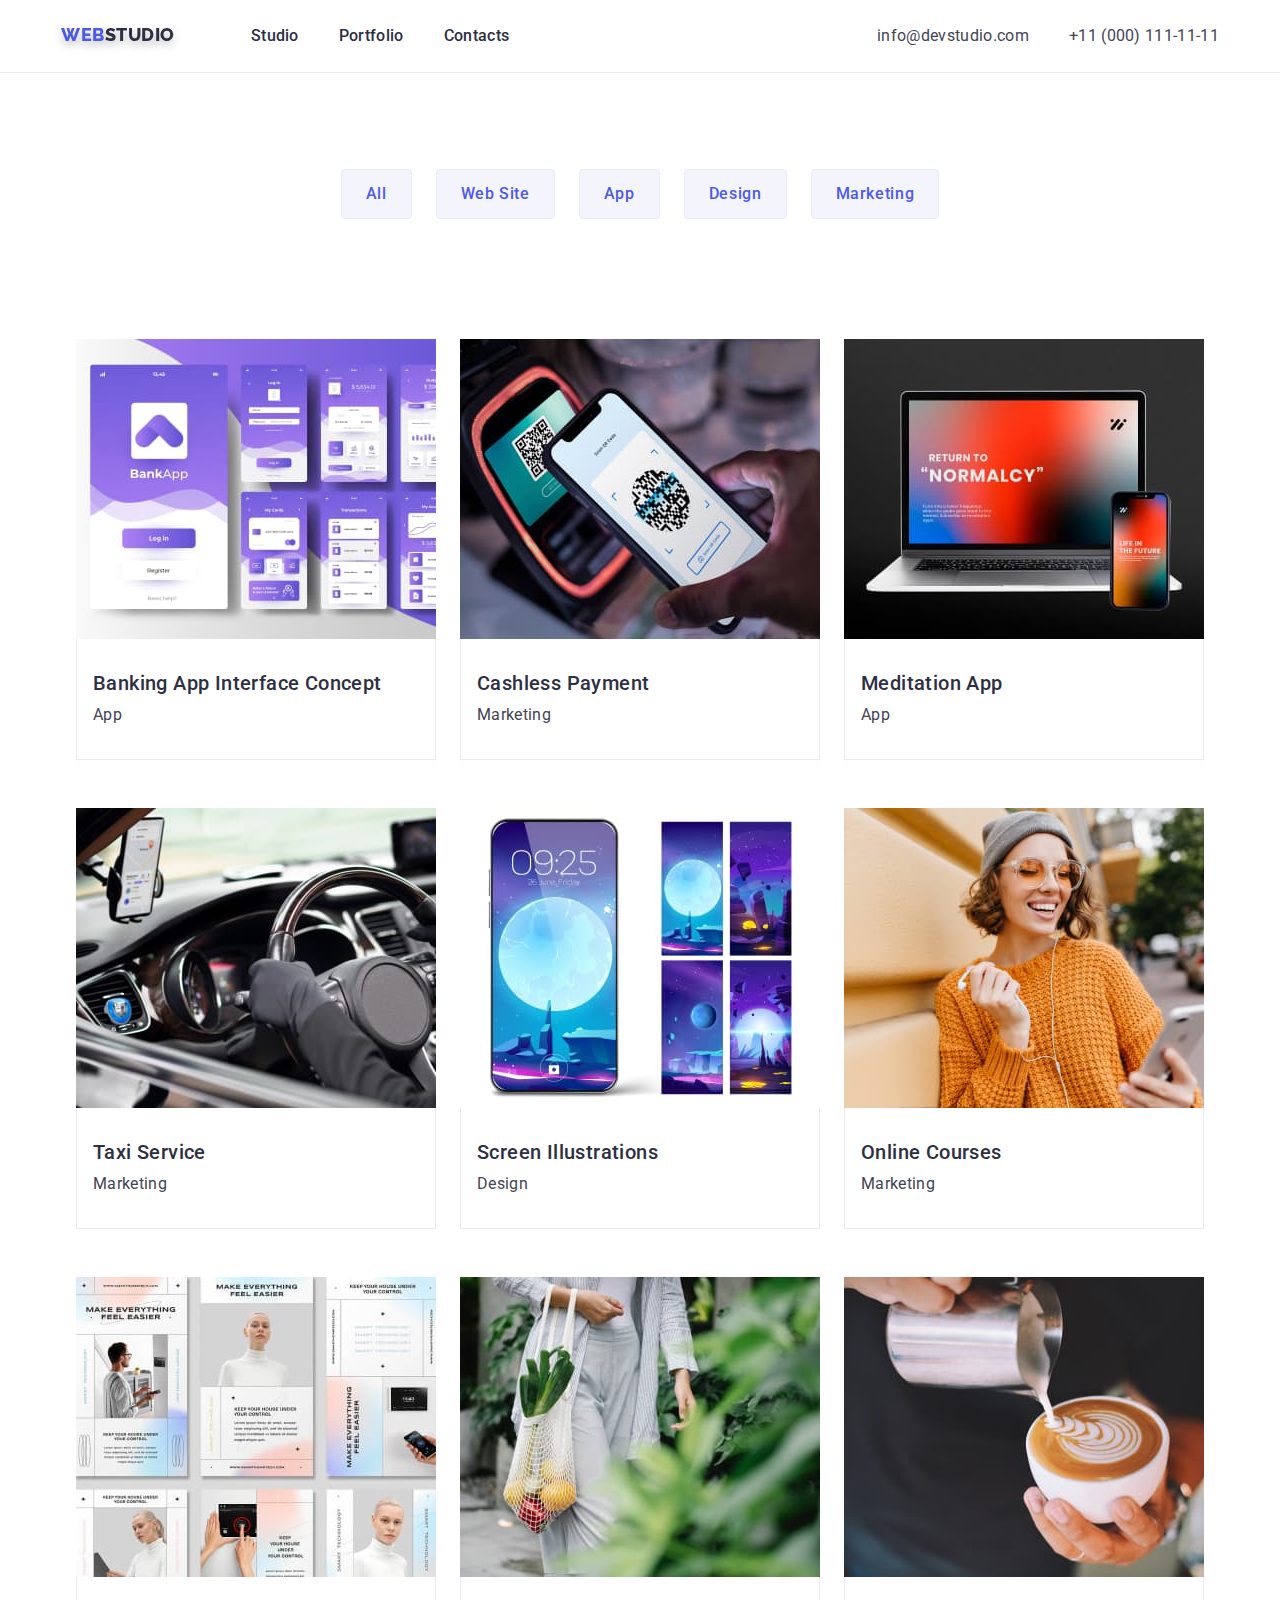
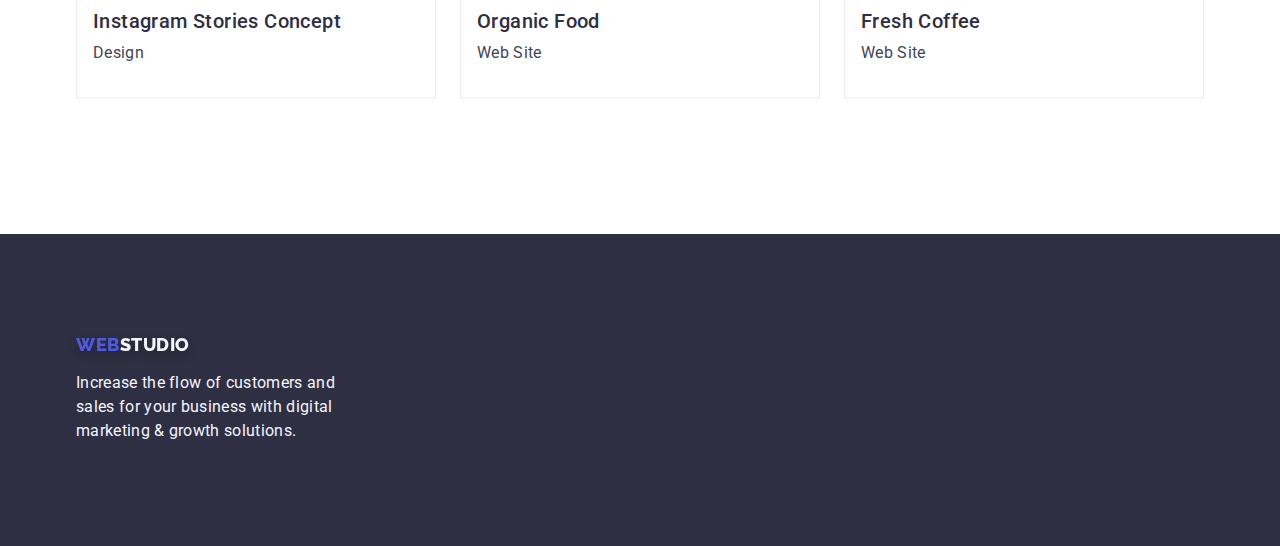
==== commit 0ca43ea4: "230502" ====
--- a/portfolio.html
+++ b/portfolio.html
@@ -22,16 +22,16 @@
     <!-- Header - Navigation end contacts -->
     <header class="page-header">
       <div class="container page-header-container">
-        <nav class="navigation list page-nav">
+        <nav class="list page-nav">
           <a href="./index.html" class="link logotype"
             >Web<span class="logotype-part-header">Studio</span>
           </a>
           <ul class="menu list">
-            <li class="menu-item"><a class="menu-link link" href="./index.html">Studio</a></li>
-            <li class="menu-item">
+            <li class="menu-items"><a class="menu-link link" href="./index.html">Studio</a></li>
+            <li class="menu-items">
               <a class="menu-link link" href="./portfolio.html">Portfolio</a>
             </li>
-            <li class="menu-item"><a class="menu-link link" href="">Contacts</a></li>
+            <li class="menu-items"><a class="menu-link link" href="">Contacts</a></li>
           </ul>
         </nav>
         <div class="address-section">
--- a/css/styles.css
+++ b/css/styles.css
@@ -119,7 +119,6 @@
   color: #4d5ae5;
   filter: drop-shadow(0px 4px 4px rgba(0, 0, 0, 0.25));
   margin-right: 76px;
-  padding: 24px 0 24px;
 }
 
 .logotype-part-header {
@@ -150,6 +149,7 @@
   align-items: baseline;
   padding-top: 24px;
   padding: 0 15px 0 15px;
+  padding: 24px 0 24px;
 }
 
 .page-header {
@@ -168,14 +168,13 @@
   display: flex;
   align-items: center;
   margin-bottom: 0%;
-}
-
-.menu-item {
-  padding: 24px 0 24px;
-}
-.menu-item:not(:last-child) {
-  margin-right: 40px;
-}
+  gap: 40px;
+}
+
+/* .menu-items {
+  padding: 24px 0 24px 0;
+} */
+
 .contacts {
   align-items: center;
   font-weight: 400;
@@ -194,7 +193,6 @@
   display: flex;
   gap: 40px;
   margin-bottom: 0;
-  padding: 24px 0 24px;
 }
 
 .address-section {
@@ -395,7 +393,6 @@
   color: var(--primary-button-color);
   border-radius: 4px;
   cursor: pointer;
-  margin-bottom: 72px;
 }
 
 .button-filter {
@@ -426,7 +423,7 @@
   gap: 24px;
   flex-wrap: wrap;
   padding-bottom: 48px;
-  margin-bottom: 0;
+  margin-bottom: 72px;
 }
 
 .footer {
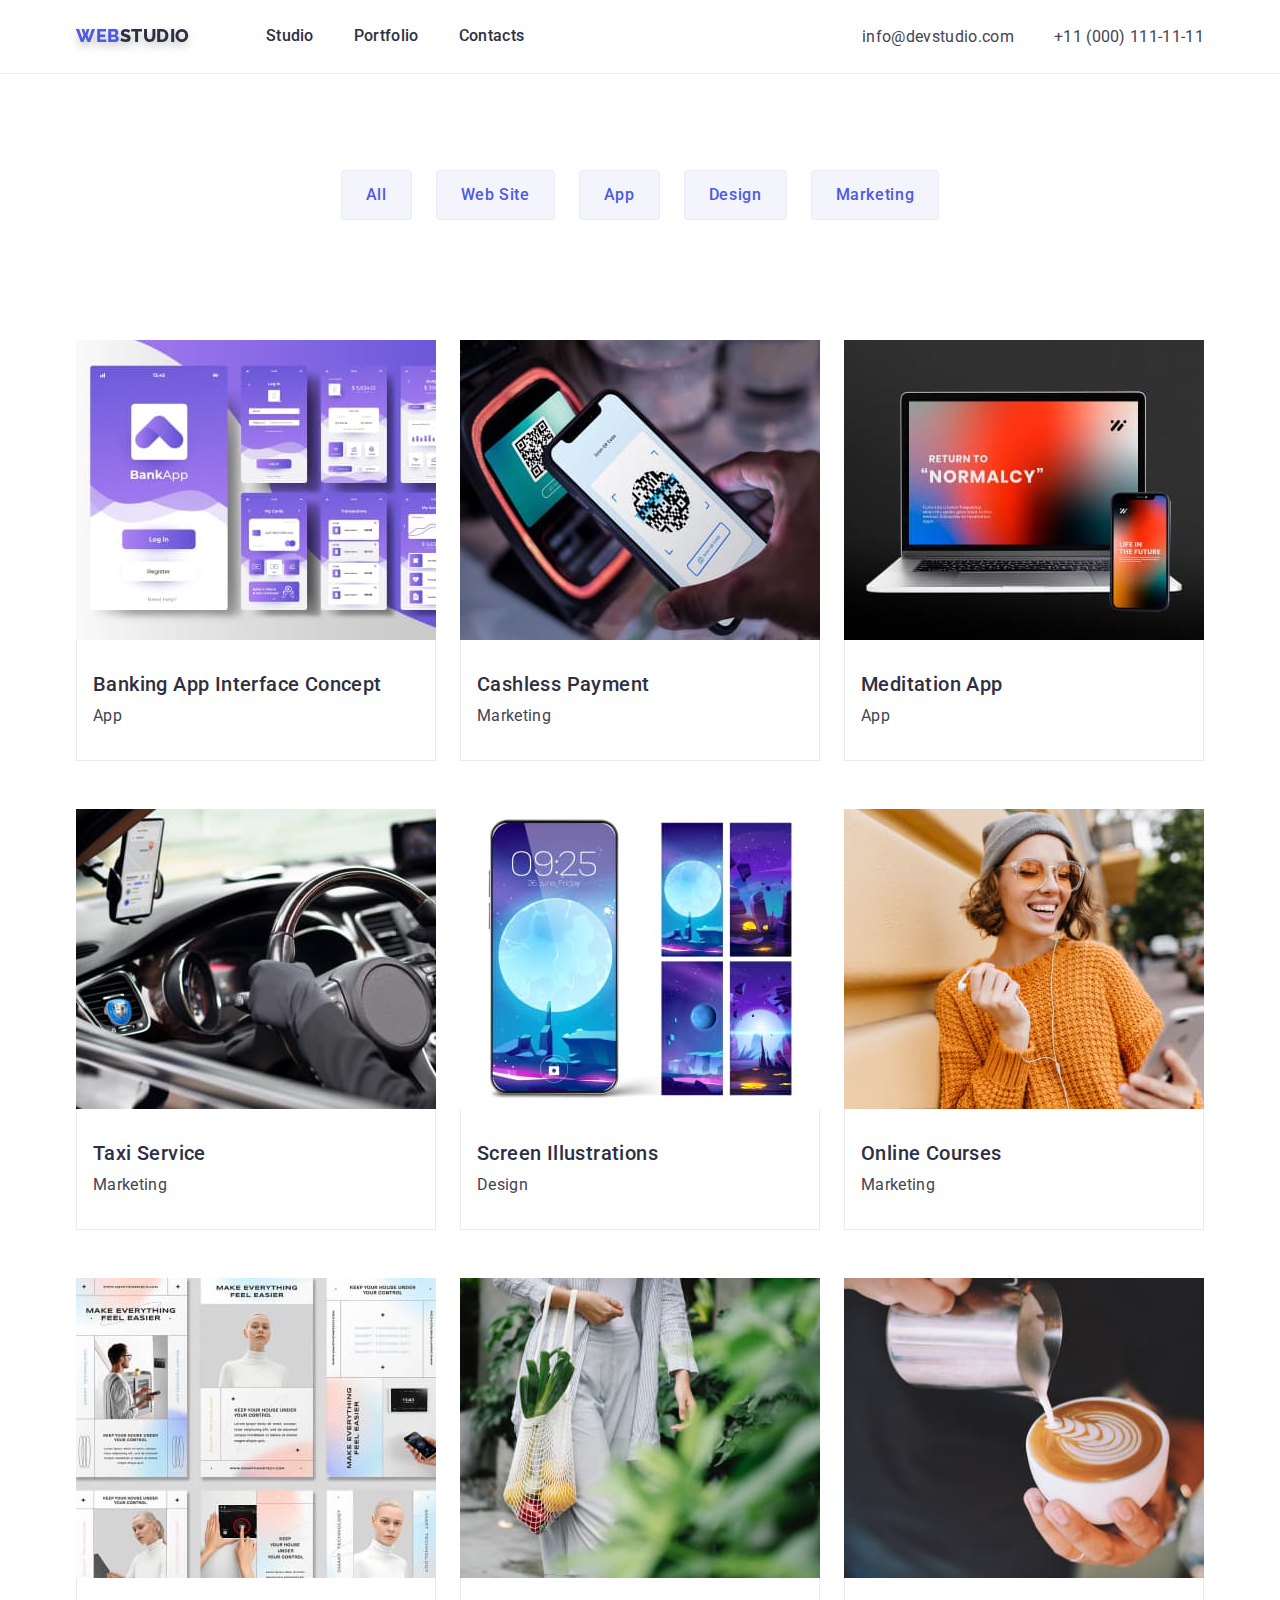
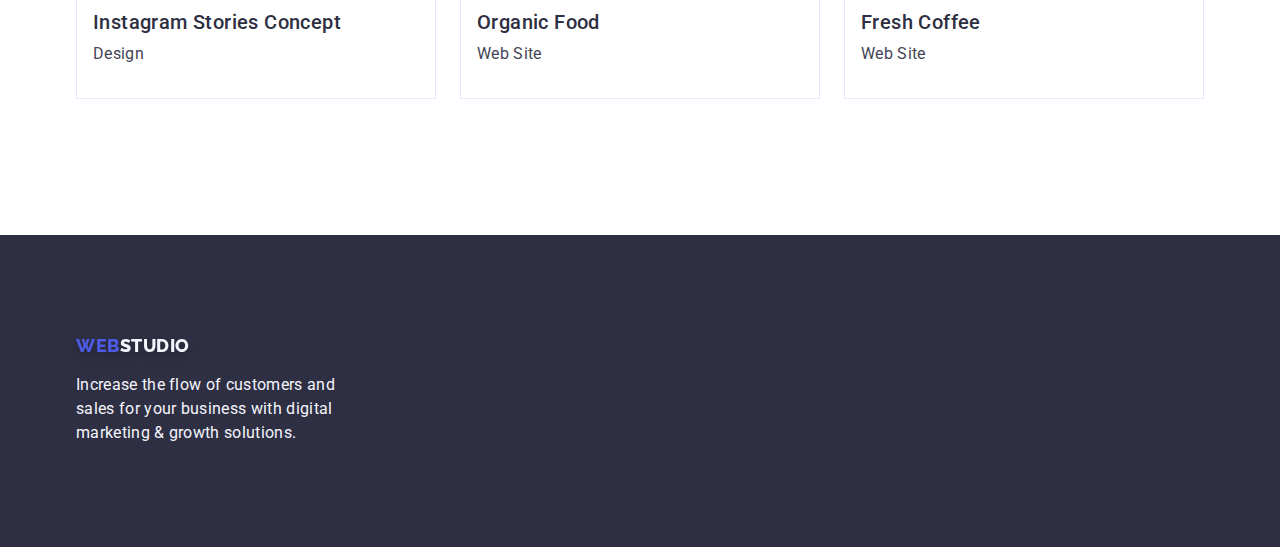
==== commit a8f85ccd: "230502" ====
--- a/portfolio.html
+++ b/portfolio.html
@@ -34,18 +34,16 @@
             <li class="menu-items"><a class="menu-link link" href="">Contacts</a></li>
           </ul>
         </nav>
-        <div class="address-section">
-          <address class="address">
-            <ul class="list address-list">
-              <li>
-                <a class="link contacts phone-link-item" href="mailto:info@devstudio.com"
-                  >info@devstudio.com</a
-                >
-              </li>
-              <li><a class="link contacts" href="tel:+110001111111">+11 (000) 111-11-11</a></li>
-            </ul>
-          </address>
-        </div>
+        <address class="address address-section">
+          <ul class="list address-list">
+            <li>
+              <a class="link contacts phone-link-item" href="mailto:info@devstudio.com"
+                >info@devstudio.com</a
+              >
+            </li>
+            <li><a class="link contacts" href="tel:+110001111111">+11 (000) 111-11-11</a></li>
+          </ul>
+        </address>
       </div>
     </header>
     <!-- Portfolio -->
--- a/css/styles.css
+++ b/css/styles.css
@@ -137,6 +137,7 @@
   line-height: 1.5;
   letter-spacing: 0.02em;
   color: var(--color-title);
+  padding: 24px 0 24px;
 }
 
 .menu-link:hover,
@@ -149,15 +150,15 @@
   align-items: baseline;
   padding-top: 24px;
   padding: 0 15px 0 15px;
-  padding: 24px 0 24px;
 }
 
 .page-header {
   border-bottom: 1px solid #e7e9fc;
+  padding: 24px 0 24px;
 }
 .page-nav {
   display: flex;
-  align-items: baseline;
+  align-items: center;
 }
 
 .navigation {
@@ -170,10 +171,6 @@
   margin-bottom: 0%;
   gap: 40px;
 }
-
-/* .menu-items {
-  padding: 24px 0 24px 0;
-} */
 
 .contacts {
   align-items: center;
@@ -277,7 +274,6 @@
 /* ============= WHAT ARE WE DOING============ */
 .doing-section {
   padding-bottom: 120px;
-  margin-top: 72px;
 }
 
 .work-section {
@@ -300,7 +296,6 @@
 .team-section {
   background: #f4f4fd;
   padding: 120px 0;
-  margin-bottom: 72px;
 }
 
 .team {
